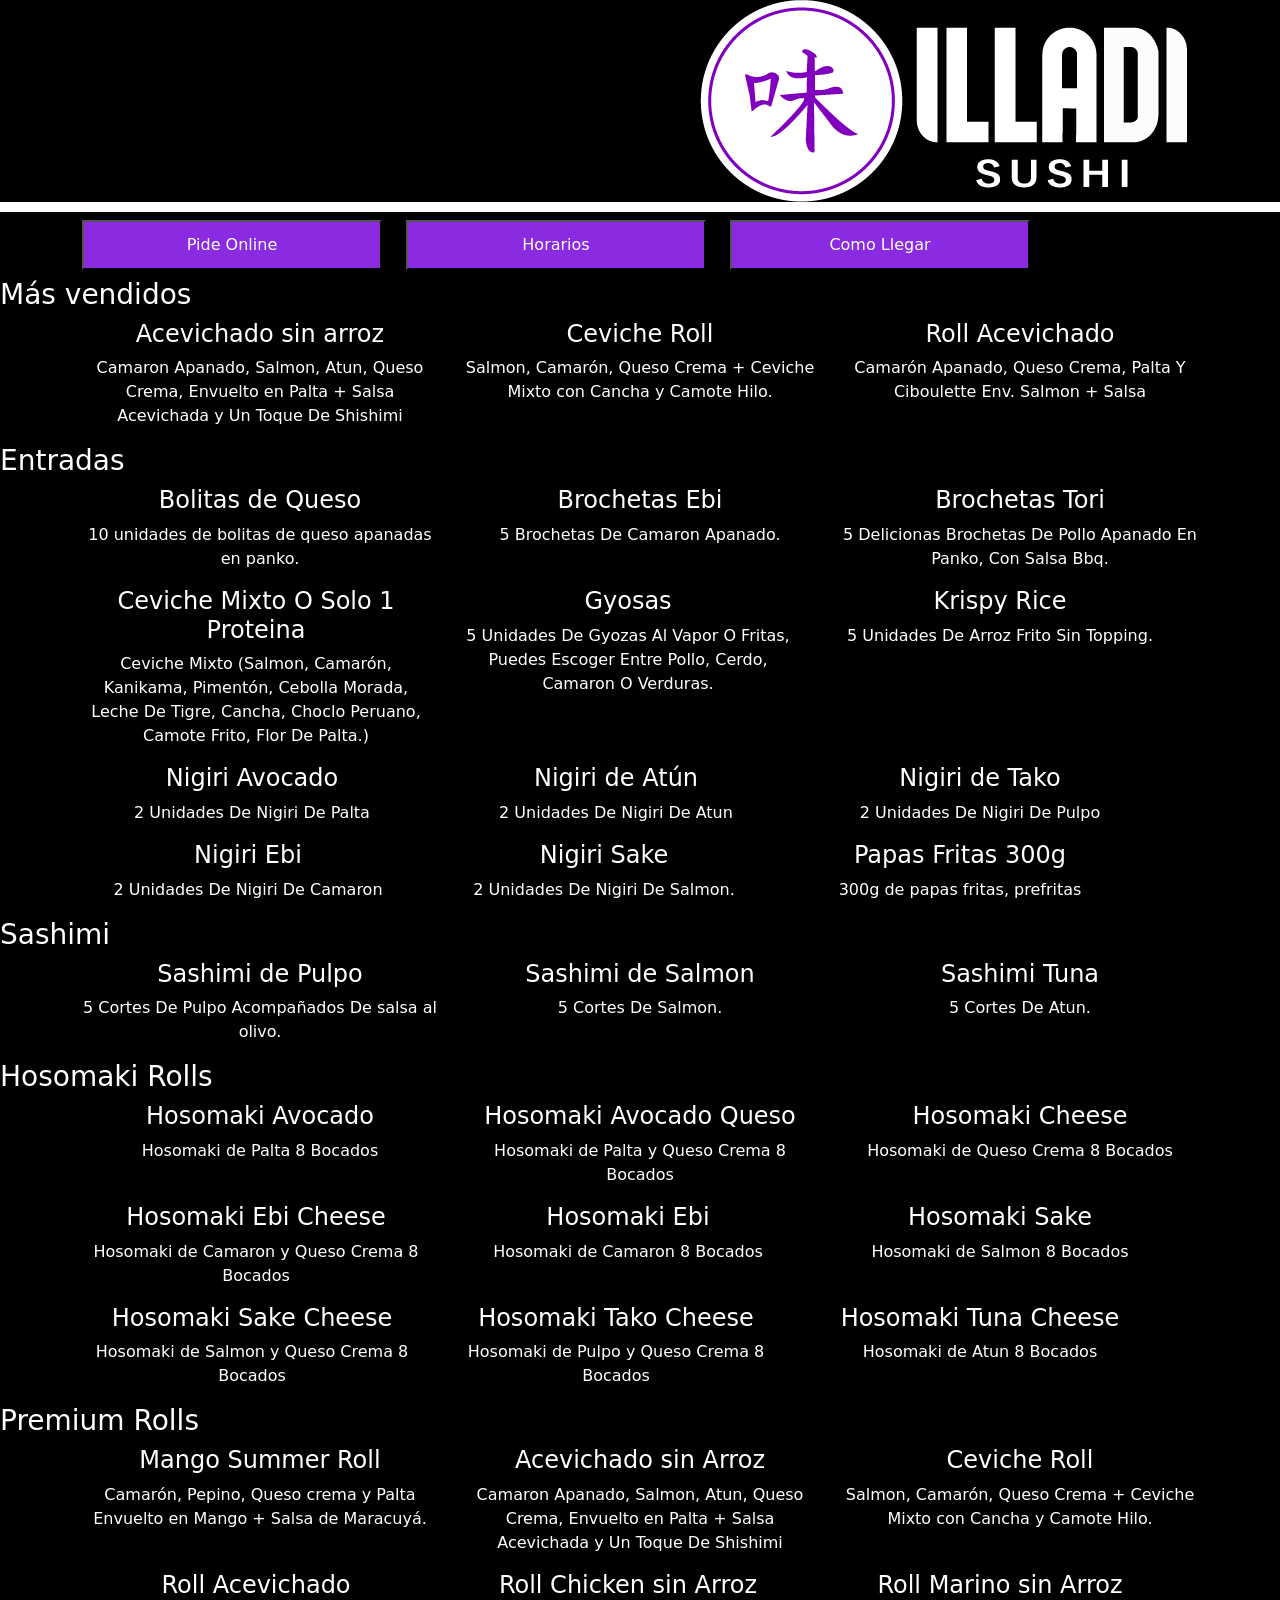
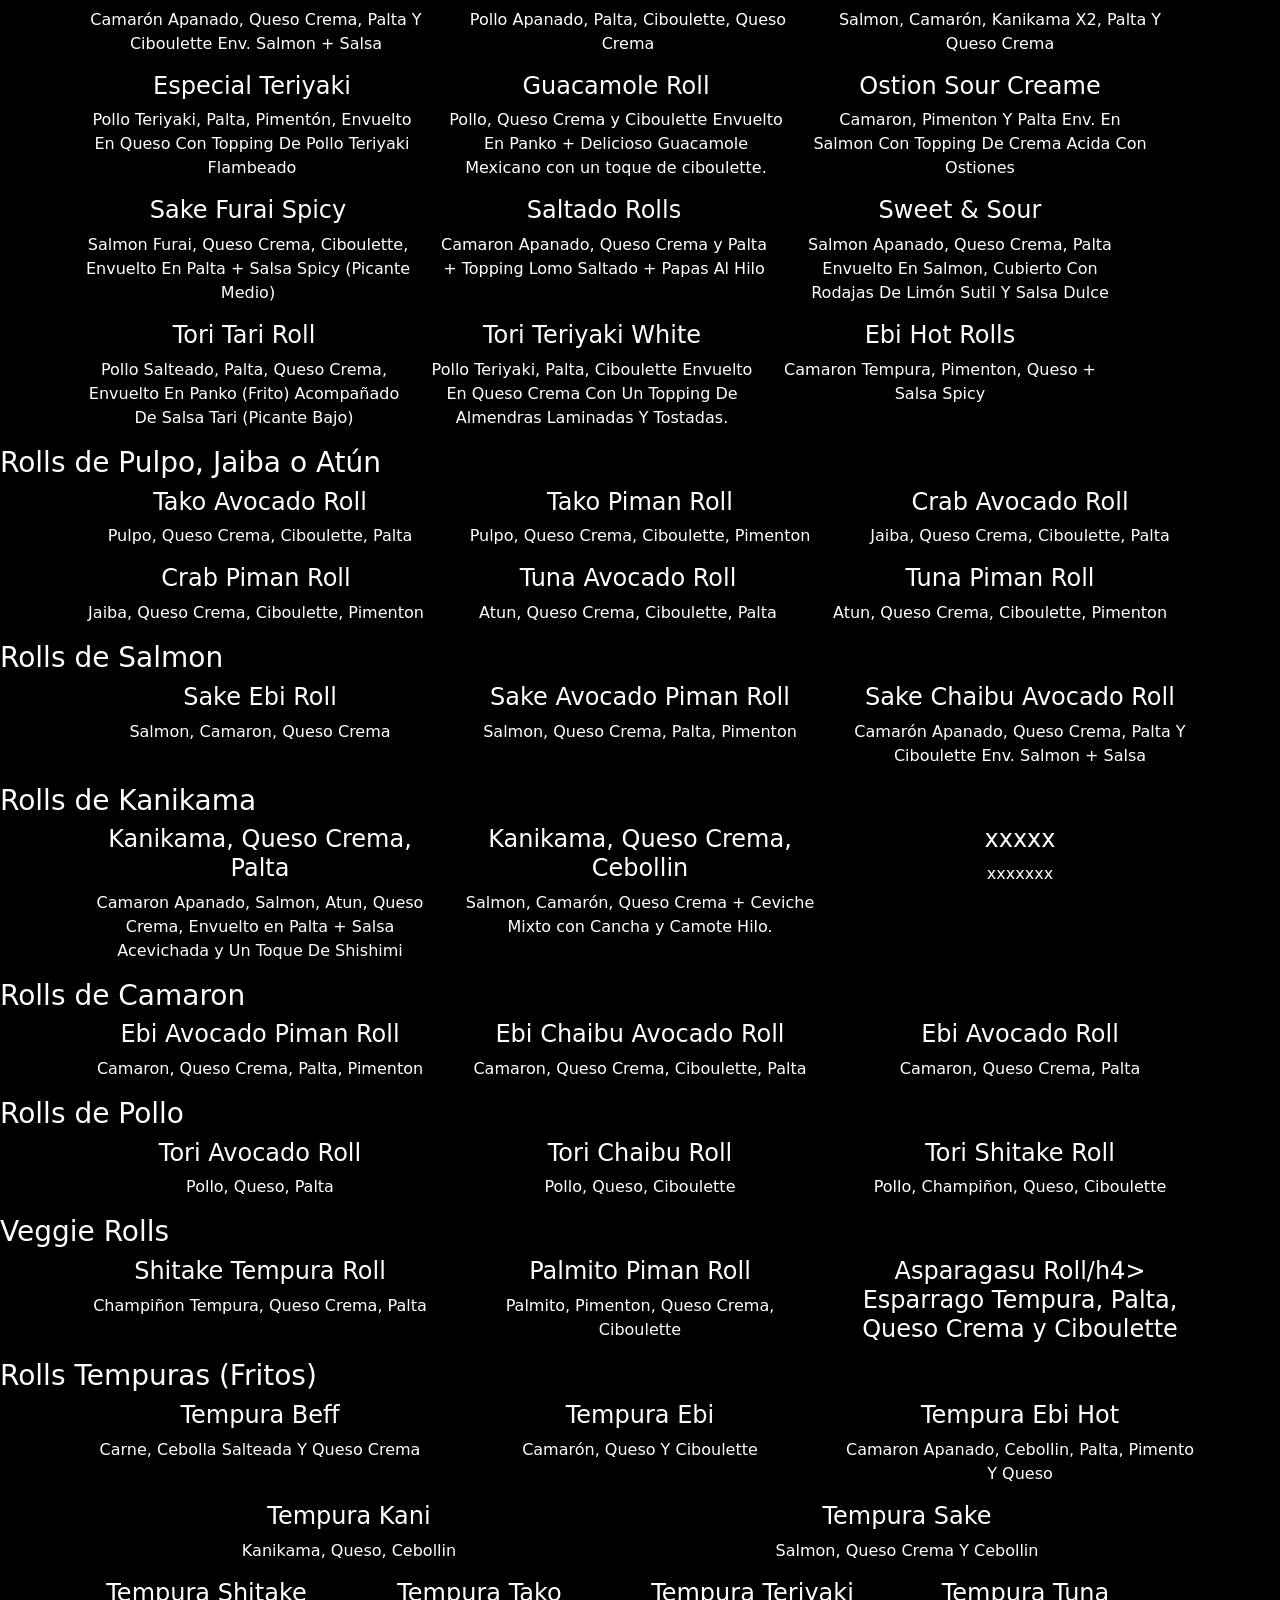
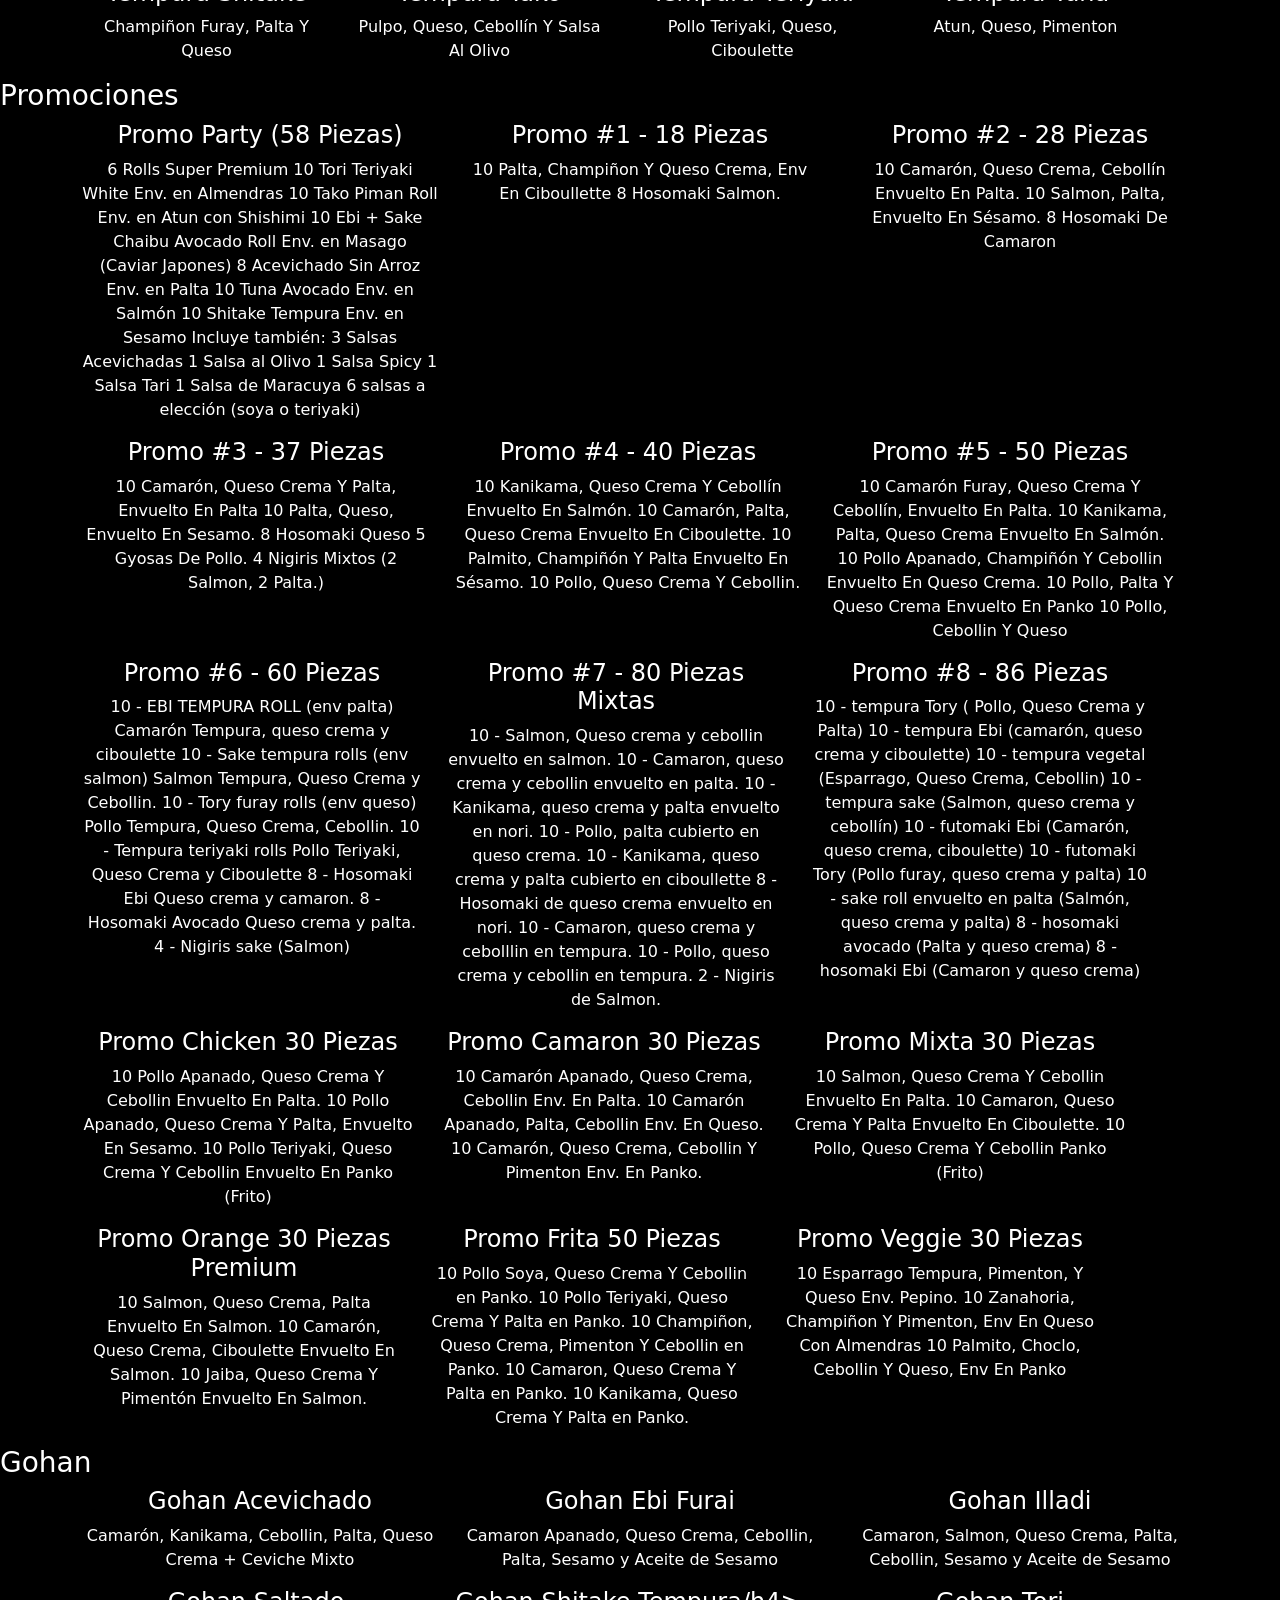
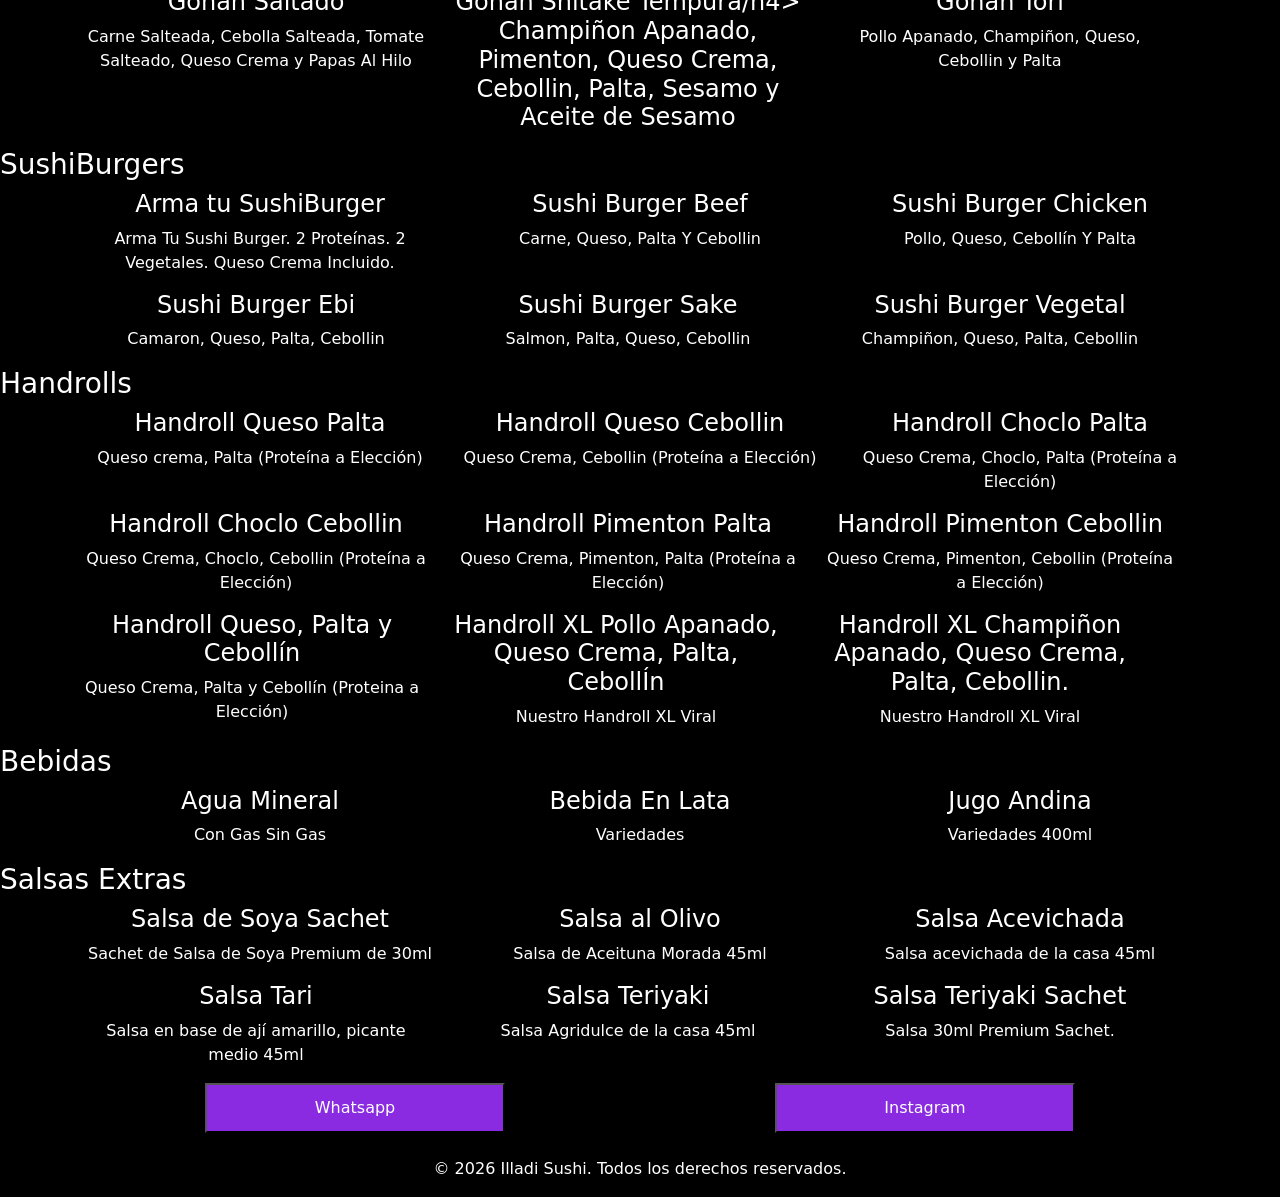
==== index.html @ fe4134a6 "HTML Y Boostrap añadido, un poco de CSS" ====
<!DOCTYPE html>
<html lang="en">
<head>
    <meta charset="UTF-8">
    <meta name="viewport" content="width=device-width, initial-scale=1.0">
    <title>Illadi Sushi</title>
    <link rel="stylesheet" href="/assets/style.css">
    <link href="https://cdn.jsdelivr.net/npm/bootstrap@5.3.8/dist/css/bootstrap.min.css" rel="stylesheet" integrity="sha384-sRIl4kxILFvY47J16cr9ZwB07vP4J8+LH7qKQnuqkuIAvNWLzeN8tE5YBujZqJLB" crossorigin="anonymous">
</head>
<body></body>
<header>
    <img src="/assets/imagenes/logo1.png" alt="Logo Illadi" class="logo">
</header>
<nav class="navbar">
    <div class="container text-center">
  <div class="row">
    <div class="col">
        <button>Pide Online</button>
    </div>
    <div class="col">
        <button>Horarios</button>
    </div>
    <div class="col">
        <button>Como Llegar</button>
    </div>
  </div>
</div>
    
   
    
</nav>
<main>
    <section>
        <article><h3>Más vendidos</h3>
            <div class="container text-center">
                <div class="row">
                <div class="col">
                    <h4>Acevichado sin arroz</h4>
                    <p>Camaron Apanado, Salmon, Atun, Queso Crema, Envuelto en Palta + Salsa Acevichada y Un Toque De Shishimi</p>
                </div>
                <div class="col">
                    <h4>Ceviche Roll</h4>
                    <p>Salmon, Camarón, Queso Crema + Ceviche Mixto con Cancha y Camote Hilo.</p>
                </div>
                <div class="col">
                    <h4>Roll Acevichado</h4>
                    <p>Camarón Apanado, Queso Crema, Palta Y Ciboulette Env. Salmon + Salsa</p>
                </div>
            </div>
        </article>
        <article><h3>Entradas</h3>
            <div class="container text-center">
                <div class="row">
                <div class="col">
                    <h4>Bolitas de Queso</h4>
                    <p>10 unidades de bolitas de queso apanadas en panko.</p>
                </div>
                <div class="col">
                    <h4>Brochetas Ebi</h4>
                    <p>5 Brochetas De Camaron Apanado.</p>
                </div>
                <div class="col">
                    <h4>Brochetas Tori</h4>
                    <p>5 Delicionas Brochetas De Pollo Apanado En Panko, Con Salsa Bbq.</p>
                </div>
                   <div class="row">
                <div class="col">
                    <h4>Ceviche Mixto O Solo 1 Proteina</h4>
                    <p>Ceviche Mixto (Salmon, Camarón, Kanikama, Pimentón, Cebolla Morada, Leche De Tigre, Cancha, Choclo Peruano, Camote Frito, Flor De Palta.)</p>
                </div>
                <div class="col">
                    <h4>Gyosas</h4>
                    <p>5 Unidades De Gyozas Al Vapor O Fritas, Puedes Escoger Entre Pollo, Cerdo, Camaron O Verduras.</p>
                </div>
                <div class="col">
                    <h4>Krispy Rice</h4>
                    <p>5 Unidades De Arroz Frito Sin Topping.</p>
                </div>
                   <div class="row">
                <div class="col">
                    <h4>Nigiri Avocado</h4>
                    <p>2 Unidades De Nigiri De Palta</p>
                </div>
                <div class="col">
                    <h4>Nigiri de Atún</h4>
                    <p>2 Unidades De Nigiri De Atun</p>
                </div>
                <div class="col">
                    <h4>Nigiri de Tako</h4>
                    <p>2 Unidades De Nigiri De Pulpo</p>
                </div>
                   <div class="row">
                <div class="col">
                    <h4>Nigiri Ebi</h4>
                    <p>2 Unidades De Nigiri De Camaron</p>
                </div>
                <div class="col">
                    <h4>Nigiri Sake</h4>
                    <p>2 Unidades De Nigiri De Salmon.</p>
                </div>
                <div class="col">
                    <h4>Papas Fritas 300g</h4>
                    <p>300g de papas fritas, prefritas</p>
                </div>
            </div>
        </article>
        <article><h3>Sashimi</h3>
            <div class="container text-center">
                <div class="row">
                <div class="col">
                    <h4>Sashimi de Pulpo</h4>
                    <p>5 Cortes De Pulpo Acompañados De salsa al olivo.</p>
                </div>
                <div class="col">
                    <h4>Sashimi de Salmon</h4>
                    <p>5 Cortes De Salmon.</p>
                </div>
                <div class="col">
                    <h4>Sashimi Tuna</h4>
                    <p>5 Cortes De Atun.</p>
                </div>
            </div>
        </article>
        <article><h3>Hosomaki Rolls</h3>
            <div class="container text-center">
                <div class="row">
                <div class="col">
                    <h4>Hosomaki Avocado</h4>
                    <p>Hosomaki de Palta 8 Bocados</p>
                </div>
                <div class="col">
                    <h4>Hosomaki Avocado Queso</h4>
                    <p>Hosomaki de Palta y Queso Crema 8 Bocados</p>
                </div>
                <div class="col">
                    <h4>Hosomaki Cheese</h4>
                    <p>Hosomaki de Queso Crema 8 Bocados</p>
                </div>
                <div class="row">
                <div class="col">
                    <h4>Hosomaki Ebi Cheese</h4>
                    <p>Hosomaki de Camaron y Queso Crema 8 Bocados</p>
                </div>
                <div class="col">
                    <h4>Hosomaki Ebi</h4>
                    <p>Hosomaki de Camaron 8 Bocados</p>
                </div>
                <div class="col">
                    <h4>Hosomaki Sake</h4>
                    <p>Hosomaki de Salmon 8 Bocados</p>
                </div>
                <div class="row">
                <div class="col">
                    <h4>Hosomaki Sake Cheese</h4>
                    <p>Hosomaki de Salmon y Queso Crema 8 Bocados</p>
                </div>
                <div class="col">
                    <h4>Hosomaki Tako Cheese</h4>
                    <p>Hosomaki de Pulpo y Queso Crema 8 Bocados</p>
                </div>
                <div class="col">
                    <h4>Hosomaki Tuna Cheese</h4>
                    <p>Hosomaki de Atun 8 Bocados</p>
                </div>
            </div>
        </article>
        <article><h3>Premium Rolls</h3>
            <div class="container text-center">
                <div class="row">
                <div class="col">
                    <h4>Mango Summer Roll</h4>
                    <p>Camarón, Pepino, Queso crema y Palta Envuelto en Mango + Salsa de Maracuyá.</p>
                </div>
                <div class="col">
                    <h4>Acevichado sin Arroz</h4>
                    <p>Camaron Apanado, Salmon, Atun, Queso Crema, Envuelto en Palta + Salsa Acevichada y Un Toque De Shishimi</p>
                </div>
                <div class="col">
                    <h4>Ceviche Roll</h4>
                    <p>Salmon, Camarón, Queso Crema + Ceviche Mixto con Cancha y Camote Hilo.</p>
                </div>
                <div class="row">
                <div class="col">
                    <h4>Roll Acevichado</h4>
                    <p>Camarón Apanado, Queso Crema, Palta Y Ciboulette Env. Salmon + Salsa</p>
                </div>
                <div class="col">
                    <h4>Roll Chicken sin Arroz</h4>
                    <p>Pollo Apanado, Palta, Ciboulette, Queso Crema</p>
                </div>
                <div class="col">
                    <h4>Roll Marino sin Arroz</h4>
                    <p>Salmon, Camarón, Kanikama X2, Palta Y Queso Crema</p>
                </div>
                <div class="row">
                <div class="col">
                    <h4>Especial Teriyaki</h4>
                    <p>Pollo Teriyaki, Palta, Pimentón, Envuelto En Queso Con Topping De Pollo Teriyaki Flambeado</p>
                </div>
                <div class="col">
                    <h4>Guacamole Roll</h4>
                    <p>Pollo, Queso Crema y Ciboulette Envuelto En Panko + Delicioso Guacamole Mexicano con un toque de ciboulette.</p>
                </div>
                <div class="col">
                    <h4>Ostion Sour Creame</h4>
                    <p>Camaron, Pimenton Y Palta Env. En Salmon Con Topping De Crema Acida Con Ostiones</p>
                </div>
                <div class="row">
                <div class="col">
                    <h4>Sake Furai Spicy</h4>
                    <p>Salmon Furai, Queso Crema, Ciboulette, Envuelto En Palta + Salsa Spicy (Picante Medio)</p>
                </div>
                <div class="col">
                    <h4>Saltado Rolls</h4>
                    <p>Camaron Apanado, Queso Crema y Palta + Topping Lomo Saltado + Papas Al Hilo</p>
                </div>
                <div class="col">
                    <h4>Sweet & Sour</h4>
                    <p>Salmon Apanado, Queso Crema, Palta Envuelto En Salmon, Cubierto Con Rodajas De Limón Sutil Y Salsa Dulce</p>
                </div>
                <div class="row">
                <div class="col">
                    <h4>Tori Tari Roll</h4>
                    <p>Pollo Salteado, Palta, Queso Crema, Envuelto En Panko (Frito) Acompañado De Salsa Tari (Picante Bajo)</p>
                </div>
                <div class="col">
                    <h4>Tori Teriyaki White</h4>
                    <p>Pollo Teriyaki, Palta, Ciboulette Envuelto En Queso Crema Con Un Topping De Almendras Laminadas Y Tostadas.</p>
                </div>
                <div class="col">
                    <h4>Ebi Hot Rolls</h4>
                    <p>Camaron Tempura, Pimenton, Queso + Salsa Spicy</p>
                </div>
            </div>
        </article>
        <article><h3>Rolls de Pulpo, Jaiba o Atún</h3>
            <div class="container text-center">
                <div class="row">
                <div class="col">
                    <h4>Tako Avocado Roll</h4>
                    <p>Pulpo, Queso Crema, Ciboulette, Palta</p>
                </div>
                <div class="col">
                    <h4>Tako Piman Roll</h4>
                    <p>Pulpo, Queso Crema, Ciboulette, Pimenton</p>
                </div>
                <div class="col">
                    <h4>Crab Avocado Roll</h4>
                    <p>Jaiba, Queso Crema, Ciboulette, Palta</p>
                </div>
                <div class="row">
                <div class="col">
                    <h4>Crab Piman Roll</h4>
                    <p>Jaiba, Queso Crema, Ciboulette, Pimenton</p>
                </div>
                <div class="col">
                    <h4>Tuna Avocado Roll</h4>
                    <p>Atun, Queso Crema, Ciboulette, Palta</p>
                </div>
                <div class="col">
                    <h4>Tuna Piman Roll</h4>
                    <p>Atun, Queso Crema, Ciboulette, Pimenton</p>
                </div>
            </div>
        </article>
        <article><h3>Rolls de Salmon</h3>
            <div class="container text-center">
                <div class="row">
                <div class="col">
                    <h4>Sake Ebi Roll</h4>
                    <p>Salmon, Camaron, Queso Crema</p>
                </div>
                <div class="col">
                    <h4>Sake Avocado Piman Roll</h4>
                    <p>Salmon, Queso Crema, Palta, Pimenton</p>
                </div>
                <div class="col">
                    <h4>Sake Chaibu Avocado Roll </h4>
                    <p>Camarón Apanado, Queso Crema, Palta Y Ciboulette Env. Salmon + Salsa</p>
                </div>
            </div>
        </article>
        <article><h3>Rolls de Kanikama</h3>
            <div class="container text-center">
                <div class="row">
                <div class="col">
                    <h4>Kanikama, Queso Crema, Palta</h4>
                    <p>Camaron Apanado, Salmon, Atun, Queso Crema, Envuelto en Palta + Salsa Acevichada y Un Toque De Shishimi</p>
                </div>
                <div class="col">
                    <h4>Kanikama, Queso Crema, Cebollin</h4>
                    <p>Salmon, Camarón, Queso Crema + Ceviche Mixto con Cancha y Camote Hilo.</p>
                </div>
                <div class="col">
                    <h4>xxxxx</h4>
                    <p>xxxxxxx</p>
                </div>
            </div>
        </article>
        <article><h3>Rolls de Camaron</h3>
            <div class="container text-center">
                <div class="row">
                <div class="col">
                    <h4>Ebi Avocado Piman Roll</h4>
                    <p>Camaron, Queso Crema, Palta, Pimenton</p>
                </div>
                <div class="col">
                    <h4>Ebi Chaibu Avocado Roll</h4>
                    <p>Camaron, Queso Crema, Ciboulette, Palta</p>
                </div>
                <div class="col">
                    <h4>Ebi Avocado Roll</h4>
                    <p>Camaron, Queso Crema, Palta</p>
                </div>
            </div>
        </article>
        <article><h3>Rolls de Pollo</h3>
            <div class="container text-center">
                <div class="row">
                <div class="col">
                    <h4>Tori Avocado Roll</h4>
                    <p>Pollo, Queso, Palta</p>
                </div>
                <div class="col">
                    <h4>Tori Chaibu Roll</h4>
                    <p>Pollo, Queso, Ciboulette</p>
                </div>
                <div class="col">
                    <h4>Tori Shitake Roll</h4>
                    <p>Pollo, Champiñon, Queso, Ciboulette</p>
                </div>
            </div>
        </article>
        <article><h3>Veggie Rolls</h3>
            <div class="container text-center">
                <div class="row">
                <div class="col">
                    <h4>Shitake Tempura Roll</h4>
                    <p>Champiñon Tempura, Queso Crema, Palta</p>
                </div>
                <div class="col">
                    <h4>Palmito Piman Roll</h4>
                    <p>Palmito, Pimenton, Queso Crema, Ciboulette</p>
                </div>
                <div class="col">
                    <h4>Asparagasu Roll/h4>
                    <p>Esparrago Tempura, Palta, Queso Crema y Ciboulette</p>
                </div>
            </div>
        </article>
        <article><h3>Rolls Tempuras (Fritos)</h3>
            <div class="container text-center">
                <div class="row">
                <div class="col">
                    <h4>Tempura Beff</h4>
                    <p>Carne, Cebolla Salteada Y Queso Crema</p>
                </div>
                <div class="col">
                    <h4>Tempura Ebi</h4>
                    <p>Camarón, Queso Y Ciboulette</p>
                </div>
                <div class="col">
                    <h4>Tempura Ebi Hot</h4>
                    <p>Camaron Apanado, Cebollin, Palta, Pimento Y Queso</p>
                </div>
                <div class="row">
                <div class="col">
                    <h4>Tempura Kani</h4>
                    <p>Kanikama, Queso, Cebollin</p>
                </div>
                <div class="col">
                    <h4>Tempura Sake</h4>
                    <p>Salmon, Queso Crema Y Cebollin</p>
                </div>
                <div class="row">
                <div class="col">
                    <h4>Tempura Shitake</h4>
                    <p>Champiñon Furay, Palta Y Queso</p>
                </div>
                <div class="col">
                    <h4>Tempura Tako</h4>
                    <p>Pulpo, Queso, Cebollín Y Salsa Al Olivo</p>
                </div>
                <div class="col">
                    <h4>Tempura Teriyaki</h4>
                    <p>Pollo Teriyaki, Queso, Ciboulette</p>
                </div>
                <div class="col">
                    <h4>Tempura Tuna</h4>
                    <p>Atun, Queso, Pimenton</p>
                </div>
            </div>
        </article>
        <article><h3>Promociones</h3>
            <div class="container text-center">
                <div class="row">
                <div class="col">
                    <h4>Promo Party (58 Piezas)</h4>
                    <p>
                        6 Rolls Super Premium 
                        10 Tori Teriyaki White Env. en Almendras
                        10 Tako Piman Roll Env. en Atun con Shishimi
                        10 Ebi + Sake Chaibu Avocado Roll Env. en Masago (Caviar Japones)
                        8 Acevichado Sin Arroz Env. en Palta 
                        10 Tuna Avocado Env. en Salmón 
                        10 Shitake Tempura Env. en Sesamo 
                        Incluye también:
                        3 Salsas Acevichadas 
                        1 Salsa al Olivo
                        1 Salsa Spicy
                        1 Salsa Tari 
                        1 Salsa de Maracuya
                        6 salsas a elección (soya o teriyaki)
                    </p>
                </div>
                <div class="col">
                    <h4>Promo #1 - 18 Piezas</h4>
                    <p>
                        10 Palta, Champiñon Y Queso Crema, Env En Ciboullette
                        8 Hosomaki Salmon.
                    </p>
                </div>
                <div class="col">
                    <h4>Promo #2 - 28 Piezas</h4>
                    <p>
                        10  Camarón, Queso Crema, Cebollín Envuelto En Palta.
                        10  Salmon, Palta, Envuelto En Sésamo.
                        8  Hosomaki De Camaron
                    </p>
                </div>
                <div class="row">
                <div class="col">
                    <h4>Promo #3 - 37 Piezas</h4>
                    <p>
                        10 Camarón, Queso Crema Y Palta, Envuelto En Palta
                        10 Palta, Queso, Envuelto En Sesamo.
                        8 Hosomaki Queso
                        5 Gyosas De Pollo.
                        4 Nigiris Mixtos
                        (2 Salmon, 2 Palta.)
                    </p>
                </div>
                <div class="col">
                    <h4>Promo #4 - 40 Piezas</h4>
                    <p>
                        10 Kanikama, Queso Crema Y Cebollín Envuelto En Salmón.
                        10 Camarón, Palta, Queso Crema Envuelto En Ciboulette.
                        10 Palmito, Champiñón Y Palta Envuelto En Sésamo.
                        10 Pollo, Queso Crema Y Cebollin.    
                    </p>
                </div>
                <div class="col">
                    <h4>Promo #5 - 50 Piezas</h4>
                    <p>
                        10 Camarón Furay, Queso Crema Y Cebollín, Envuelto En Palta. 
                        10 Kanikama, Palta, Queso Crema Envuelto En Salmón. 
                        10 Pollo Apanado, Champiñón Y Cebollin Envuelto En Queso Crema. 
                        10 Pollo, Palta Y Queso Crema Envuelto En Panko
                        10 Pollo, Cebollin Y Queso
                    </p>
                </div>
                <div class="row">
                <div class="col">
                    <h4>Promo #6 - 60 Piezas</h4>
                    <p>
                        10 - EBI TEMPURA ROLL (env palta)
                        Camarón Tempura, queso crema y ciboulette

                        10 - Sake tempura rolls (env salmon)
                        Salmon Tempura, Queso Crema y Cebollin.

                        10 - Tory furay rolls (env queso)
                        Pollo Tempura, Queso Crema, Cebollin.

                        10 - Tempura teriyaki rolls
                        Pollo Teriyaki, Queso Crema y Ciboulette

                        8 - Hosomaki Ebi
                        Queso crema y camaron.

                        8 - Hosomaki Avocado
                        Queso crema y palta.

                        4 - Nigiris sake
                        (Salmon)
                    </p>
                </div>
                <div class="col">
                    <h4>Promo #7 - 80 Piezas Mixtas</h4>
                    <p>
                        10 - Salmon, Queso crema y cebollin envuelto en salmon.
                        10 - Camaron, queso crema y cebollin envuelto en palta.
                        10 - Kanikama, queso crema y palta envuelto en nori.
                        10 - Pollo, palta cubierto en queso crema.
                        10 - Kanikama, queso crema y palta cubierto en ciboullette
                        8 - Hosomaki de queso crema envuelto en nori.
                        10 - Camaron, queso crema y cebolllin en tempura.
                        10 - Pollo, queso crema y cebollin en tempura.
                        2 - Nigiris de Salmon.
                    </p>
                </div>
                <div class="col">
                    <h4>Promo #8 - 86 Piezas</h4>
                    <p>
                        10 - tempura Tory ( Pollo, Queso Crema y Palta)
                        10 - tempura Ebi (camarón, queso crema y ciboulette)
                        10 - tempura vegetal (Esparrago, Queso Crema, Cebollin)
                        10 - tempura sake (Salmon, queso crema y cebollín)
                        10 - futomaki Ebi (Camarón, queso crema, ciboulette)
                        10 - futomaki Tory (Pollo furay, queso crema y palta)
                        10 - sake roll envuelto en palta (Salmón, queso crema y palta)
                        8 - hosomaki avocado  (Palta y queso crema)
                        8 - hosomaki Ebi (Camaron y queso crema)    
                    </p>
                 </div>
                 <div class="row">
                <div class="col">
                    <h4>Promo Chicken 30 Piezas</h4>
                    <p> 
                        10 Pollo Apanado, Queso Crema Y Cebollin Envuelto En Palta.
                        10 Pollo Apanado, Queso Crema Y Palta, Envuelto En Sesamo.
                        10 Pollo Teriyaki, Queso Crema Y Cebollin Envuelto En Panko (Frito)
                    </p>
                </div>
                <div class="col">
                    <h4>Promo Camaron 30 Piezas</h4>
                    <p>
                        10 Camarón Apanado, Queso Crema, Cebollin Env. En Palta.
                        10 Camarón Apanado, Palta, Cebollin Env. En Queso.
                        10 Camarón, Queso Crema, Cebollin Y Pimenton  Env. En Panko.
                    </p>
                </div>
                <div class="col">
                    <h4>Promo Mixta 30 Piezas</h4>
                    <p>
                       10 Salmon, Queso Crema Y Cebollin Envuelto En Palta.
                        10 Camaron, Queso Crema Y Palta Envuelto En Ciboulette.
                        10 Pollo, Queso Crema Y Cebollin Panko (Frito)
                   </p>
                </div> 
                 <div class="row">
                <div class="col">
                    <h4>Promo Orange 30 Piezas Premium</h4>
                    <p>    
                        10 Salmon, Queso Crema, Palta Envuelto En Salmon.
                        10 Camarón, Queso Crema, Ciboulette Envuelto En Salmon.
                        10 Jaiba, Queso Crema Y Pimentón Envuelto En Salmon.
                    </p>
                </div>
                <div class="col">
                    <h4>Promo Frita 50 Piezas</h4>
                    <p>
                        10 Pollo Soya, Queso Crema Y Cebollin en Panko.
                        10 Pollo Teriyaki, Queso Crema Y Palta en Panko.
                        10 Champiñon, Queso Crema, Pimenton Y Cebollin en Panko.
                        10 Camaron, Queso Crema Y Palta en Panko.
                        10 Kanikama, Queso Crema Y Palta en Panko.
                    </p>
                </div>
                <div class="col">
                    <h4>Promo Veggie 30 Piezas</h4>
                    <p>
                        10 Esparrago Tempura, Pimenton, Y Queso Env. Pepino.
                        10 Zanahoria, Champiñon Y Pimenton, Env En Queso Con Almendras
                        10 Palmito, Choclo, Cebollin Y Queso, Env En Panko
                   </p>
                </div> 
            </div>
        </article>
        <article><h3>Gohan</h3>
            <div class="container text-center">
                <div class="row">
                <div class="col">
                    <h4>Gohan Acevichado</h4>
                    <p>Camarón, Kanikama, Cebollin, Palta, Queso Crema + Ceviche Mixto</p>
                </div>
                <div class="col">
                    <h4>Gohan Ebi Furai</h4>
                    <p>Camaron Apanado, Queso Crema, Cebollin, Palta, Sesamo y Aceite de Sesamo</p>
                </div>
                <div class="col">
                    <h4>Gohan Illadi</h4>
                    <p>Camaron, Salmon, Queso Crema, Palta, Cebollin, Sesamo y Aceite de Sesamo</p>
                </div>
                <div class="row">
                <div class="col">
                    <h4>Gohan Saltado</h4>
                    <p>Carne Salteada, Cebolla Salteada, Tomate Salteado, Queso Crema y Papas Al Hilo</p>
                </div>
                <div class="col">
                    <h4>Gohan Shitake Tempura/h4>
                    <p>Champiñon Apanado, Pimenton, Queso Crema, Cebollin, Palta, Sesamo y Aceite de Sesamo</p>
                </div>
                <div class="col">
                    <h4>Gohan Tori</h4>
                    <p>Pollo Apanado, Champiñon, Queso, Cebollin y Palta</p>
                </div>
            </div>
        </article>
        <article><h3>SushiBurgers</h3>
               <div class="container text-center">
                <div class="row">
                <div class="col">
                    <h4>Arma tu SushiBurger</h4>
                    <p>
                        Arma Tu Sushi Burger.
                        2 Proteínas.
                        2 Vegetales.

                        Queso Crema Incluido.
                    </p>
                </div>
                <div class="col">
                    <h4>Sushi Burger Beef</h4>
                    <p>Carne, Queso, Palta Y Cebollin</p>
                </div>
                <div class="col">
                    <h4>Sushi Burger Chicken</h4>
                    <p>Pollo, Queso, Cebollín Y Palta</p>
                </div>
                <div class="row">
                <div class="col">
                    <h4>Sushi Burger Ebi</h4>
                    <p>Camaron, Queso, Palta, Cebollin</p>
                </div>
                <div class="col">
                    <h4>Sushi Burger Sake</h4>
                    <p>Salmon, Palta, Queso, Cebollin</p>
                </div>
                <div class="col">
                    <h4>Sushi Burger Vegetal</h4>
                    <p>Champiñon, Queso, Palta, Cebollin</p>
                </div>
            </div>
        </article>
        <article><h3>Handrolls</h3>
               <div class="container text-center">
                <div class="row">
                <div class="col">
                    <h4>Handroll Queso Palta</h4>
                    <p>Queso crema, Palta (Proteína a Elección)</p>
                </div>
                <div class="col">
                    <h4>Handroll Queso Cebollin</h4>
                    <p>Queso Crema, Cebollin (Proteína a Elección)</p>
                </div>
                <div class="col">
                    <h4>Handroll Choclo Palta</h4>
                    <p>Queso Crema, Choclo, Palta (Proteína a Elección)</p>
                </div>
                <div class="row">
                <div class="col">
                    <h4>Handroll Choclo Cebollin</h4>
                    <p>Queso Crema, Choclo, Cebollin (Proteína a Elección)</p>
                </div>
                <div class="col">
                    <h4>Handroll Pimenton Palta</h4>
                    <p>Queso Crema, Pimenton, Palta (Proteína a Elección)</p>
                </div>
                <div class="col">
                    <h4>Handroll Pimenton Cebollin</h4>
                    <p>Queso Crema, Pimenton, Cebollin (Proteína a Elección)</p>
                </div>
                <div class="row">
                <div class="col">
                    <h4>Handroll Queso, Palta y Cebollín</h4>
                    <p>Queso Crema, Palta y Cebollín (Proteina a Elección)</p>
                </div>
                <div class="col">
                    <h4>Handroll XL Pollo Apanado, Queso Crema, Palta, CebollÍn</h4>
                    <p>Nuestro Handroll XL Viral</p>
                </div>
                <div class="col">
                    <h4>Handroll XL Champiñon Apanado, Queso Crema, Palta, Cebollin.</h4>
                    <p>Nuestro Handroll XL Viral</p>
                </div>
            </div>
        </article>
        <article><h3>Bebidas</h3>
            <div class="container text-center">
                <div class="row">
                <div class="col">
                    <h4>Agua Mineral</h4>
                    <p> Con Gas
                        Sin Gas
                    </p>
                </div>
                <div class="col">
                    <h4>Bebida En Lata</h4>
                    <p>Variedades</p>
                </div>
                <div class="col">
                    <h4>Jugo Andina</h4>
                    <p>Variedades 400ml</p>
                </div>
            </div>
        </article>
        <article><h3>Salsas Extras</h3>
            <div class="container text-center">
                <div class="row">
                <div class="col">
                    <h4>Salsa de Soya Sachet</h4>
                    <p>Sachet de Salsa de Soya Premium de 30ml</p>
                </div>
                <div class="col">
                    <h4>Salsa al Olivo</h4>
                    <p>Salsa de Aceituna Morada 45ml</p>
                </div>
                <div class="col">
                    <h4>Salsa Acevichada</h4>
                    <p>Salsa acevichada de la casa 45ml</p>
                </div>
                <div class="row">
                <div class="col">
                    <h4>Salsa Tari</h4>
                    <p>Salsa en base de ají amarillo, picante medio 45ml</p>
                </div>
                <div class="col">
                    <h4>Salsa Teriyaki</h4>
                    <p>Salsa Agridulce de la casa 45ml</p>
                </div>
                <div class="col">
                    <h4>Salsa Teriyaki Sachet</h4>
                    <p>Salsa 30ml Premium Sachet.</p>
                </div>
        </article>
        
    </section>
</main>
<footer>
   <div class="container text-center">
        <div class="row">
            <div class="col">
                <button>Whatsapp</button>
            </div>
             <div class="col">
                <button>Instagram</button>
            </div>
        </div> 
    </div>    
<br>
<p class="derechos">© 2026 Illadi Sushi. Todos los derechos reservados.</p>
</footer>
</body>

</html>
---- assets/style.css ----
.logo {
    margin-left: 700px;
}
h1 {
    display: flex;
    justify-content: center;
}
button {
    width: 300px;
    height: 50px;
}

* {
    background-color: black;
}

button {
    color: white;
    background-color: blueviolet;
}
p {
    color: white;
}

section {
    color: white;
}
.derechos {
    text-align: center;
}
.navbar {
    margin-top: 10px;
}
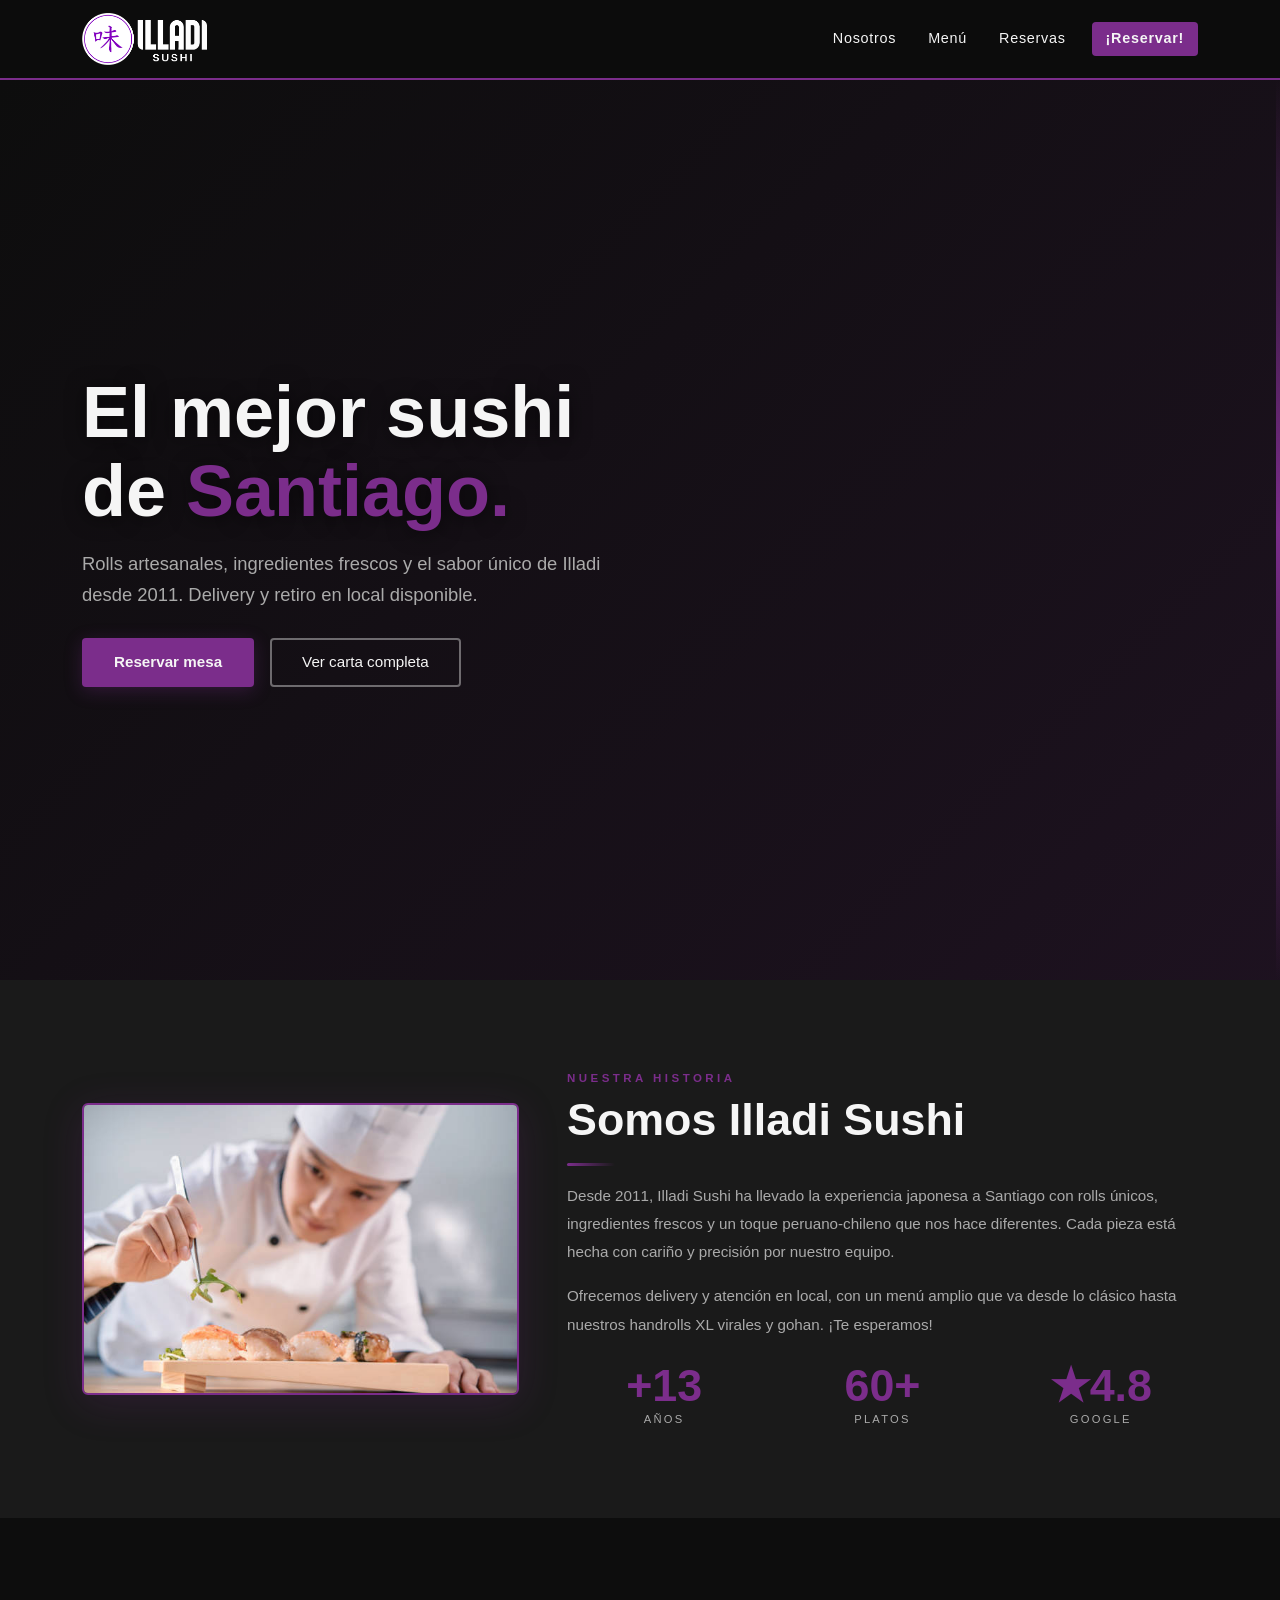
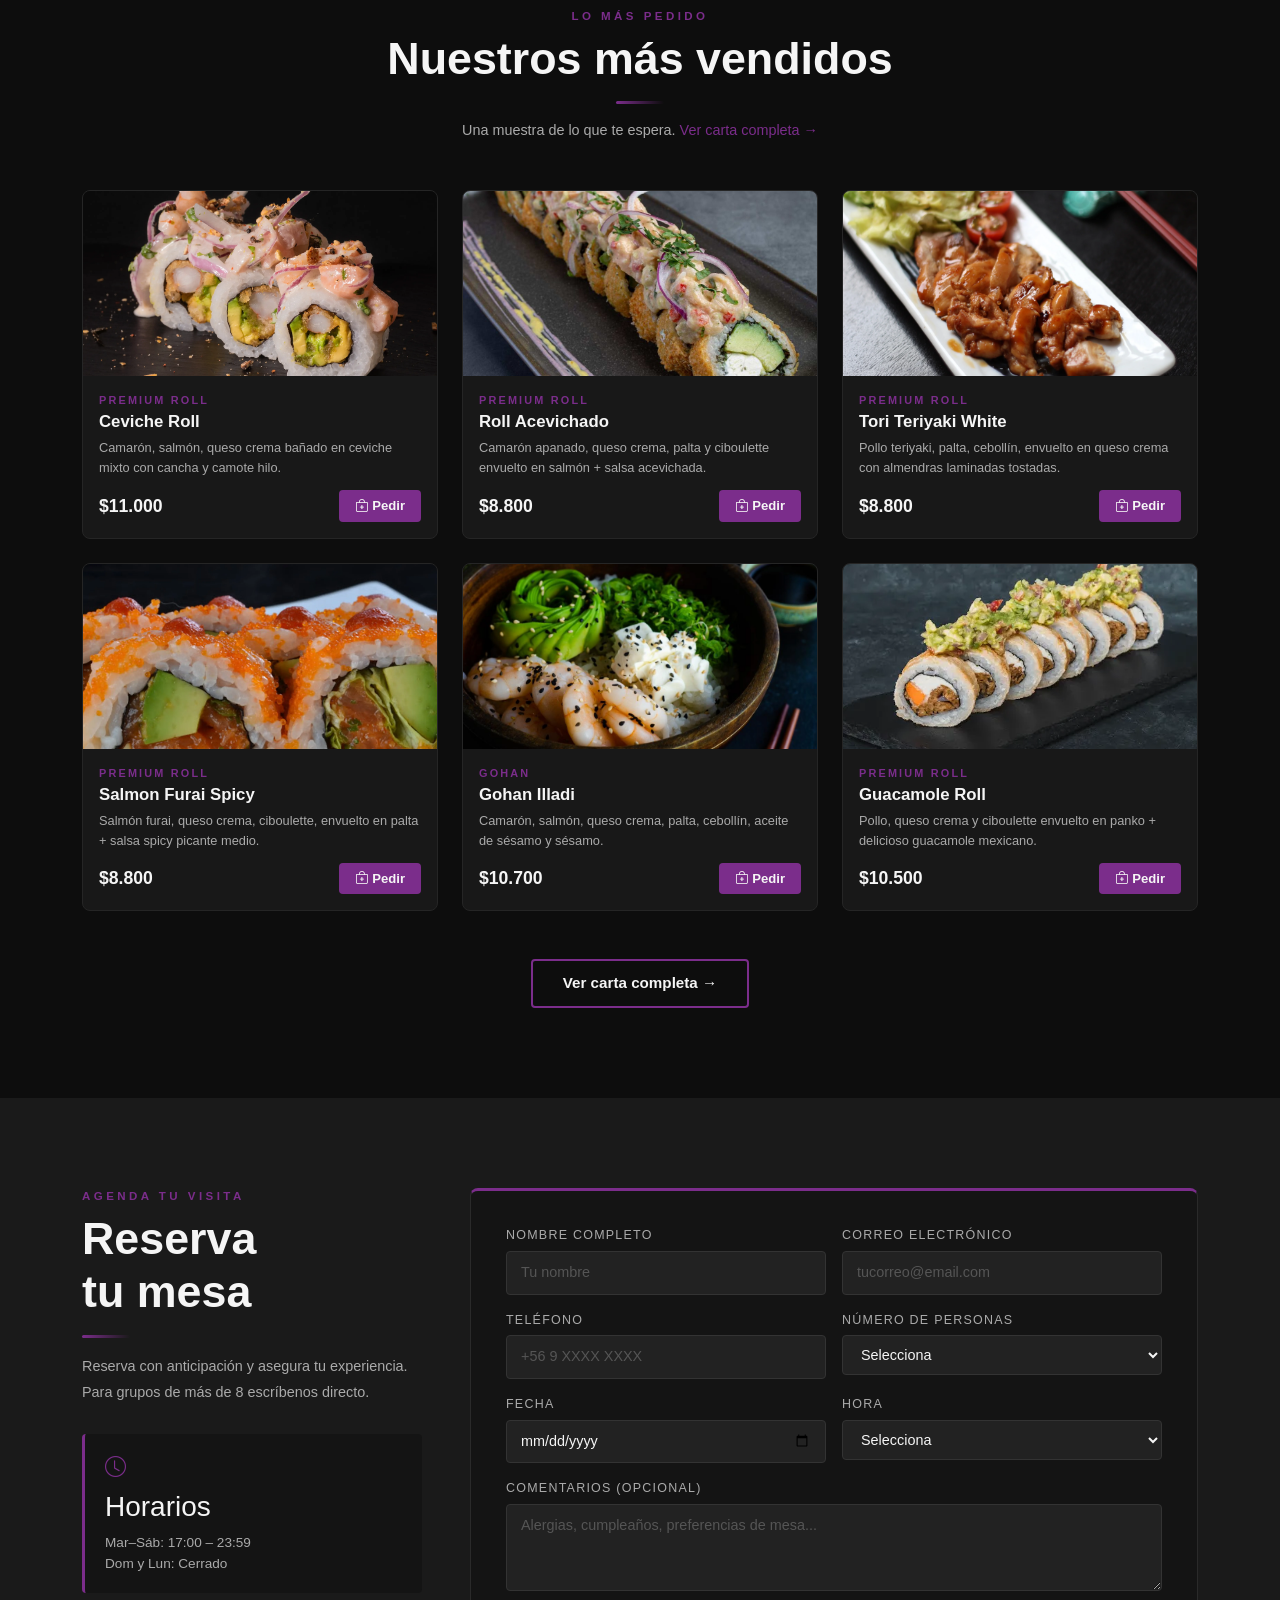
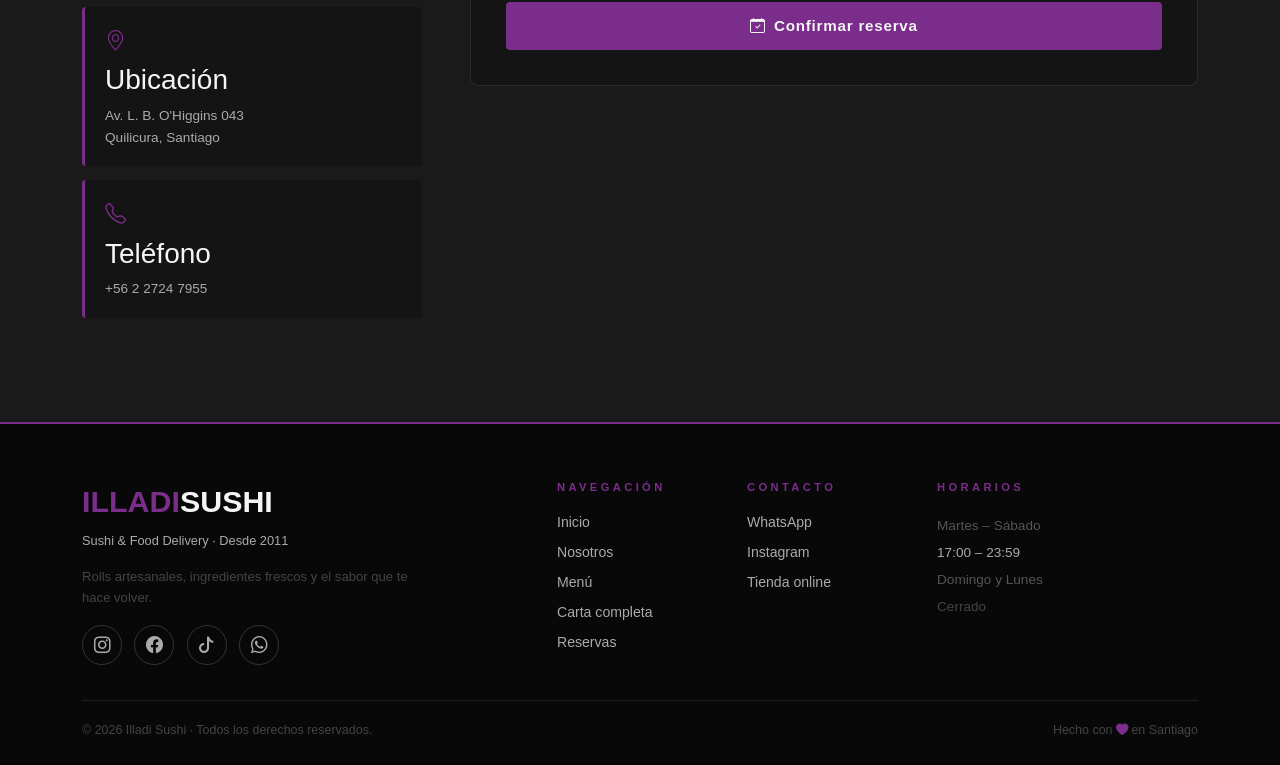
==== commit 21324c98: "se mejora el interfaz, se agregan eventos js, se divide en 2 secciones index y carta, es responsive," ====
--- a/index.html
+++ b/index.html
@@ -1,746 +1,494 @@
 <!DOCTYPE html>
-<html lang="en">
+<html lang="es">
 <head>
-    <meta charset="UTF-8">
-    <meta name="viewport" content="width=device-width, initial-scale=1.0">
-    <title>Illadi Sushi</title>
-    <link rel="stylesheet" href="/assets/style.css">
-    <link href="https://cdn.jsdelivr.net/npm/bootstrap@5.3.8/dist/css/bootstrap.min.css" rel="stylesheet" integrity="sha384-sRIl4kxILFvY47J16cr9ZwB07vP4J8+LH7qKQnuqkuIAvNWLzeN8tE5YBujZqJLB" crossorigin="anonymous">
+  <meta charset="UTF-8" />
+  <meta name="viewport" content="width=device-width, initial-scale=1.0" />
+  <title>Illadi Sushi · Sushi & Food Delivery</title>
+
+  <!-- Bootstrap 5 CSS -->
+  <link href="https://cdn.jsdelivr.net/npm/bootstrap@5.3.3/dist/css/bootstrap.min.css" rel="stylesheet" />
+  <!-- Bootstrap Icons -->
+  <link href="https://cdn.jsdelivr.net/npm/bootstrap-icons@1.11.3/font/bootstrap-icons.min.css" rel="stylesheet" />
+  <!-- Estilos propios del index -->
+  <link rel="stylesheet" href="/assets/style.css" />
 </head>
-<body></body>
-<header>
-    <img src="/assets/imagenes/logo1.png" alt="Logo Illadi" class="logo">
-</header>
-<nav class="navbar">
-    <div class="container text-center">
-  <div class="row">
-    <div class="col">
-        <button>Pide Online</button>
+<body>
+
+  <!-- =============================================
+       HEADER — Navbar principal
+       ============================================= -->
+  <header>
+    <nav class="navbar navbar-expand-lg sticky-top" aria-label="Navegación principal">
+      <div class="container">
+
+        <!-- Logo -->
+        <a class="navbar-brand" href="#" aria-label="Illadi Sushi - Inicio">
+          <img src="/assets/imagenes/logo1.png" alt="Logo Illadi Sushi" />
+        </a>
+
+        <!-- Botón hamburguesa (visible solo en móvil) -->
+        <button
+          class="navbar-toggler"
+          type="button"
+          data-bs-toggle="collapse"
+          data-bs-target="#menuNavbar"
+          aria-controls="menuNavbar"
+          aria-expanded="false"
+          aria-label="Abrir menú de navegación"
+        >
+          <span class="navbar-toggler-icon"></span>
+        </button>
+
+        <!-- Links de navegación -->
+        <div class="collapse navbar-collapse" id="menuNavbar">
+          <ul class="navbar-nav ms-auto align-items-lg-center gap-lg-1">
+            <li class="nav-item"><a class="nav-link" href="#nosotros">Nosotros</a></li>
+            <li class="nav-item"><a class="nav-link" href="#menu">Menú</a></li>
+            <li class="nav-item"><a class="nav-link" href="#reservas">Reservas</a></li>
+            <li class="nav-item ms-lg-2">
+              <a class="nav-link btn-nav-reserva" href="#reservas">¡Reservar!</a>
+            </li>
+          </ul>
+        </div>
+
+      </div>
+    </nav>
+  </header>
+
+
+  <!-- =============================================
+       MAIN — Contenido principal
+       ============================================= -->
+  <main>
+
+    <!-- SECCIÓN: HERO -->
+    <section id="hero" aria-label="Bienvenida Illadi Sushi">
+      <div class="container">
+        <div class="row">
+          <div class="col-lg-7">
+            <h1 class="hero-titulo">
+              El mejor sushi<br>de <span>Santiago.</span>
+            </h1>
+            <p class="hero-subtitulo">
+              Rolls artesanales, ingredientes frescos y el sabor único de Illadi desde 2011.
+              Delivery y retiro en local disponible.
+            </p>
+            <div class="d-flex flex-wrap gap-3">
+              <a href="#reservas" class="btn-hero">Reservar mesa</a>
+              <a href="carta.html" class="btn-hero-borde">Ver carta completa</a>
+            </div>
+          </div>
+        </div>
+      </div>
+    </section>
+
+
+    <!-- SECCIÓN: NOSOTROS -->
+    <section id="nosotros" aria-label="Sobre nosotros">
+      <div class="container">
+        <div class="row align-items-center g-5">
+
+          <!-- Imagen -->
+          <div class="col-lg-5 text-center">
+            <img
+              src="/assets/imagenes/Chef preparando sushi.jpg"
+              alt="Chef preparando sushi en Illadi"
+              class="foto-nosotros"
+            />
+          </div>
+
+          <!-- Texto -->
+          <div class="col-lg-7">
+            <span class="seccion-label">Nuestra historia</span>
+            <h2 class="seccion-titulo">Somos Illadi Sushi</h2>
+            <div class="linea-morada"></div>
+            <p>
+              Desde 2011, Illadi Sushi ha llevado la experiencia japonesa a Santiago con rolls únicos,
+              ingredientes frescos y un toque peruano-chileno que nos hace diferentes. Cada pieza está
+              hecha con cariño y precisión por nuestro equipo.
+            </p>
+            <p class="mt-3">
+              Ofrecemos delivery y atención en local, con un menú amplio que va desde lo clásico hasta
+              nuestros handrolls XL virales y gohan. ¡Te esperamos!
+            </p>
+
+            <!-- Stats -->
+            <div class="row mt-4 text-center">
+              <div class="col-4">
+                <div class="stat-numero">+13</div>
+                <div class="stat-label">Años</div>
+              </div>
+              <div class="col-4">
+                <div class="stat-numero">60+</div>
+                <div class="stat-label">Platos</div>
+              </div>
+              <div class="col-4">
+                <div class="stat-numero">★4.8</div>
+                <div class="stat-label">Google</div>
+              </div>
+            </div>
+          </div>
+
+        </div>
+      </div>
+    </section>
+
+
+    <!-- SECCIÓN: MENÚ (más vendidos) -->
+    <section id="menu" aria-label="Menú destacado">
+      <div class="container">
+
+        <div class="text-center mb-5">
+          <span class="seccion-label">Lo más pedido</span>
+          <h2 class="seccion-titulo">Nuestros más vendidos</h2>
+          <div class="linea-morada mx-auto"></div>
+          <p style="color: var(--gris-texto); font-size: 0.9rem; margin-top: 8px;">
+            Una muestra de lo que te espera.
+            <a href="carta.html" style="color: var(--morado); text-decoration: none;">Ver carta completa →</a>
+          </p>
+        </div>
+
+        <!-- Grid de productos -->
+        <div class="row g-4">
+
+          <!-- Card 1 -->
+          <article class="col-sm-6 col-lg-4">
+            <div class="card-menu">
+              <img
+                src="/assets/imagenes/CevicheRoll.webp"
+                alt="Ceviche Roll"
+              />
+              <div class="card-menu-body">
+                <div class="card-categoria">Premium Roll</div>
+                <h3 class="card-nombre">Ceviche Roll</h3>
+                <p class="card-descripcion">
+                  Camarón, salmón, queso crema bañado en ceviche mixto con cancha y camote hilo.
+                </p>
+                <div class="card-footer-menu">
+                  <span class="card-precio">$11.000</span>
+                  <button class="btn-pedir" onclick="pedirProducto('Ceviche Roll')">
+                    <i class="bi bi-bag-plus me-1"></i>Pedir
+                  </button>
+                </div>
+              </div>
+            </div>
+          </article>
+
+          <!-- Card 2 -->
+          <article class="col-sm-6 col-lg-4">
+            <div class="card-menu">
+              <img
+                src="/assets/imagenes/RollAcevichado.jpg"
+                alt="Roll Acevichado"
+              />
+              <div class="card-menu-body">
+                <div class="card-categoria">Premium Roll</div>
+                <h3 class="card-nombre">Roll Acevichado</h3>
+                <p class="card-descripcion">
+                  Camarón apanado, queso crema, palta y ciboulette envuelto en salmón + salsa acevichada.
+                </p>
+                <div class="card-footer-menu">
+                  <span class="card-precio">$8.800</span>
+                  <button class="btn-pedir" onclick="pedirProducto('Roll Acevichado')">
+                    <i class="bi bi-bag-plus me-1"></i>Pedir
+                  </button>
+                </div>
+              </div>
+            </div>
+          </article>
+
+          <!-- Card 3 -->
+          <article class="col-sm-6 col-lg-4">
+            <div class="card-menu">
+              <img
+                src="/assets/imagenes/ToriTeriyakiWhite.webp"
+                alt="Tori Teriyaki White"
+              />
+              <div class="card-menu-body">
+                <div class="card-categoria">Premium Roll</div>
+                <h3 class="card-nombre">Tori Teriyaki White</h3>
+                <p class="card-descripcion">
+                  Pollo teriyaki, palta, cebollín, envuelto en queso crema con almendras laminadas tostadas.
+                </p>
+                <div class="card-footer-menu">
+                  <span class="card-precio">$8.800</span>
+                  <button class="btn-pedir" onclick="pedirProducto('Tori Teriyaki White')">
+                    <i class="bi bi-bag-plus me-1"></i>Pedir
+                  </button>
+                </div>
+              </div>
+            </div>
+          </article>
+
+          <!-- Card 4 -->
+          <article class="col-sm-6 col-lg-4">
+            <div class="card-menu">
+              <img
+                src="/assets/imagenes/SalmonFuraiSpicy.webp"
+                alt="Salmon Furai Spicy"
+              />
+              <div class="card-menu-body">
+                <div class="card-categoria">Premium Roll</div>
+                <h3 class="card-nombre">Salmon Furai Spicy</h3>
+                <p class="card-descripcion">
+                  Salmón furai, queso crema, ciboulette, envuelto en palta + salsa spicy picante medio.
+                </p>
+                <div class="card-footer-menu">
+                  <span class="card-precio">$8.800</span>
+                  <button class="btn-pedir" onclick="pedirProducto('Salmon Furai Spicy')">
+                    <i class="bi bi-bag-plus me-1"></i>Pedir
+                  </button>
+                </div>
+              </div>
+            </div>
+          </article>
+
+          <!-- Card 5 -->
+          <article class="col-sm-6 col-lg-4">
+            <div class="card-menu">
+              <img
+                src="/assets/imagenes/GohanIlladi.webp"
+                alt="Gohan Illadi"
+              />
+              <div class="card-menu-body">
+                <div class="card-categoria">Gohan</div>
+                <h3 class="card-nombre">Gohan Illadi</h3>
+                <p class="card-descripcion">
+                  Camarón, salmón, queso crema, palta, cebollín, aceite de sésamo y sésamo.
+                </p>
+                <div class="card-footer-menu">
+                  <span class="card-precio">$10.700</span>
+                  <button class="btn-pedir" onclick="pedirProducto('Gohan Illadi')">
+                    <i class="bi bi-bag-plus me-1"></i>Pedir
+                  </button>
+                </div>
+              </div>
+            </div>
+          </article>
+
+          <!-- Card 6 -->
+          <article class="col-sm-6 col-lg-4">
+            <div class="card-menu">
+              <img
+                src="/assets/imagenes/GuacamoleRoll.webp"
+                alt="Guacamole Roll"
+              />
+              <div class="card-menu-body">
+                <div class="card-categoria">Premium Roll</div>
+                <h3 class="card-nombre">Guacamole Roll</h3>
+                <p class="card-descripcion">
+                  Pollo, queso crema y ciboulette envuelto en panko + delicioso guacamole mexicano.
+                </p>
+                <div class="card-footer-menu">
+                  <span class="card-precio">$10.500</span>
+                  <button class="btn-pedir" onclick="pedirProducto('Guacamole Roll')">
+                    <i class="bi bi-bag-plus me-1"></i>Pedir
+                  </button>
+                </div>
+              </div>
+            </div>
+          </article>
+
+        </div>
+
+        <!-- Botón carta completa -->
+        <div class="text-center mt-5">
+          <a href="carta.html" class="btn-ver-carta">Ver carta completa →</a>
+        </div>
+
+      </div>
+    </section>
+
+
+    <!-- SECCIÓN: RESERVAS -->
+    <section id="reservas" aria-label="Formulario de reservas">
+      <div class="container">
+        <div class="row g-5">
+
+          <!-- Info lateral -->
+          <aside class="col-lg-4">
+            <span class="seccion-label">Agenda tu visita</span>
+            <h2 class="seccion-titulo">Reserva<br>tu mesa</h2>
+            <div class="linea-morada"></div>
+            <p style="color: var(--gris-texto); font-size: 0.9rem; line-height: 1.8; margin-bottom: 28px;">
+              Reserva con anticipación y asegura tu experiencia. Para grupos de más de 8 escríbenos directo.
+            </p>
+
+            <div class="info-reserva">
+              <i class="bi bi-clock" aria-hidden="true"></i>
+              <h3>Horarios</h3>
+              <p>Mar–Sáb: 17:00 – 23:59<br>Dom y Lun: Cerrado</p>
+            </div>
+
+            <div class="info-reserva">
+              <i class="bi bi-geo-alt" aria-hidden="true"></i>
+              <h3>Ubicación</h3>
+              <p>Av. L. B. O'Higgins 043<br>Quilicura, Santiago</p>
+            </div>
+
+            <div class="info-reserva">
+              <i class="bi bi-telephone" aria-hidden="true"></i>
+              <h3>Teléfono</h3>
+              <p>+56 2 2724 7955</p>
+            </div>
+          </aside>
+
+          <!-- Formulario -->
+          <div class="col-lg-8">
+            <div class="caja-formulario">
+              <div class="row g-3">
+
+                <div class="col-md-6">
+                  <label class="label-illadi" for="nombre">Nombre completo</label>
+                  <input type="text" id="nombre" class="input-illadi" placeholder="Tu nombre" />
+                </div>
+
+                <div class="col-md-6">
+                  <label class="label-illadi" for="email">Correo electrónico</label>
+                  <input type="email" id="email" class="input-illadi" placeholder="tucorreo@email.com" />
+                </div>
+
+                <div class="col-md-6">
+                  <label class="label-illadi" for="telefono">Teléfono</label>
+                  <input type="tel" id="telefono" class="input-illadi" placeholder="+56 9 XXXX XXXX" />
+                </div>
+
+                <div class="col-md-6">
+                  <label class="label-illadi" for="personas">Número de personas</label>
+                  <select id="personas" class="input-illadi">
+                    <option value="">Selecciona</option>
+                    <option>1 persona</option>
+                    <option>2 personas</option>
+                    <option>3 personas</option>
+                    <option>4 personas</option>
+                    <option>5 – 6 personas</option>
+                    <option>7 – 8 personas</option>
+                  </select>
+                </div>
+
+                <div class="col-md-6">
+                  <label class="label-illadi" for="fecha">Fecha</label>
+                  <input type="date" id="fecha" class="input-illadi" />
+                </div>
+
+                <div class="col-md-6">
+                  <label class="label-illadi" for="hora">Hora</label>
+                  <select id="hora" class="input-illadi">
+                    <option value="">Selecciona</option>
+                    <option>17:00</option>
+                    <option>17:30</option>
+                    <option>18:00</option>
+                    <option>18:30</option>
+                    <option>19:00</option>
+                    <option>19:30</option>
+                    <option>20:00</option>
+                    <option>20:30</option>
+                    <option>21:00</option>
+                    <option>21:30</option>
+                    <option>22:00</option>
+                  </select>
+                </div>
+
+                <div class="col-12">
+                  <label class="label-illadi" for="comentarios">Comentarios (opcional)</label>
+                  <textarea id="comentarios" class="input-illadi" rows="3"
+                    placeholder="Alergias, cumpleaños, preferencias de mesa..."></textarea>
+                </div>
+
+                <div class="col-12 mt-1">
+                  <button class="btn-reservar" onclick="enviarReserva()">
+                    <i class="bi bi-calendar-check me-2"></i>Confirmar reserva
+                  </button>
+                </div>
+
+              </div>
+            </div>
+          </div>
+
+        </div>
+      </div>
+    </section>
+
+  </main>
+
+
+  <!-- =============================================
+       FOOTER
+       ============================================= -->
+  <footer>
+    <div class="container">
+      <div class="row g-4">
+
+        <!-- Marca y redes -->
+        <div class="col-lg-4">
+          <a href="#" class="footer-marca" aria-label="Illadi Sushi inicio">
+            <span>ILLADI</span>SUSHI
+          </a>
+          <p class="footer-tagline">Sushi & Food Delivery · Desde 2011</p>
+          <p style="color: #444; font-size: 0.82rem; margin-top: 12px; line-height: 1.65;">
+            Rolls artesanales, ingredientes frescos y el sabor que te hace volver.
+          </p>
+          <nav class="mt-3" aria-label="Redes sociales">
+            <button class="btn-social" onclick="abrirRed('Instagram')" aria-label="Instagram">
+              <i class="bi bi-instagram" aria-hidden="true"></i>
+            </button>
+            <button class="btn-social" onclick="abrirRed('Facebook')" aria-label="Facebook">
+              <i class="bi bi-facebook" aria-hidden="true"></i>
+            </button>
+            <button class="btn-social" onclick="abrirRed('TikTok')" aria-label="TikTok">
+              <i class="bi bi-tiktok" aria-hidden="true"></i>
+            </button>
+            <button class="btn-social" onclick="abrirRed('WhatsApp')" aria-label="WhatsApp">
+              <i class="bi bi-whatsapp" aria-hidden="true"></i>
+            </button>
+          </nav>
+        </div>
+
+        <!-- Navegación -->
+        <div class="col-6 col-lg-2 offset-lg-1">
+          <p class="footer-titulo">Navegación</p>
+          <nav aria-label="Footer navegación">
+            <a href="#" class="footer-link">Inicio</a>
+            <a href="#nosotros" class="footer-link">Nosotros</a>
+            <a href="#menu" class="footer-link">Menú</a>
+            <a href="carta.html" class="footer-link">Carta completa</a>
+            <a href="#reservas" class="footer-link">Reservas</a>
+          </nav>
+        </div>
+
+        <!-- Contacto -->
+        <div class="col-6 col-lg-2">
+          <p class="footer-titulo">Contacto</p>
+          <a href="#" class="footer-link">WhatsApp</a>
+          <a href="#" class="footer-link">Instagram</a>
+          <a href="https://tienda.illadi.cl" class="footer-link" target="_blank" rel="noopener">Tienda online</a>
+        </div>
+
+        <!-- Horarios -->
+        <div class="col-lg-3">
+          <p class="footer-titulo">Horarios</p>
+          <p style="color: #555; font-size: 0.85rem; line-height: 2; margin: 0;">
+            Martes – Sábado<br>
+            <span style="color: var(--gris-texto);">17:00 – 23:59</span><br>
+            Domingo y Lunes<br>
+            <span style="color: #444;">Cerrado</span>
+          </p>
+        </div>
+
+      </div>
+
+      <div class="footer-bottom">
+        <span>© 2026 Illadi Sushi · Todos los derechos reservados.</span>
+        <span>Hecho con <i class="bi bi-heart-fill" style="color: var(--morado);"></i> en Santiago</span>
+      </div>
     </div>
-    <div class="col">
-        <button>Horarios</button>
-    </div>
-    <div class="col">
-        <button>Como Llegar</button>
-    </div>
-  </div>
-</div>
-    
-   
-    
-</nav>
-<main>
-    <section>
-        <article><h3>Más vendidos</h3>
-            <div class="container text-center">
-                <div class="row">
-                <div class="col">
-                    <h4>Acevichado sin arroz</h4>
-                    <p>Camaron Apanado, Salmon, Atun, Queso Crema, Envuelto en Palta + Salsa Acevichada y Un Toque De Shishimi</p>
-                </div>
-                <div class="col">
-                    <h4>Ceviche Roll</h4>
-                    <p>Salmon, Camarón, Queso Crema + Ceviche Mixto con Cancha y Camote Hilo.</p>
-                </div>
-                <div class="col">
-                    <h4>Roll Acevichado</h4>
-                    <p>Camarón Apanado, Queso Crema, Palta Y Ciboulette Env. Salmon + Salsa</p>
-                </div>
-            </div>
-        </article>
-        <article><h3>Entradas</h3>
-            <div class="container text-center">
-                <div class="row">
-                <div class="col">
-                    <h4>Bolitas de Queso</h4>
-                    <p>10 unidades de bolitas de queso apanadas en panko.</p>
-                </div>
-                <div class="col">
-                    <h4>Brochetas Ebi</h4>
-                    <p>5 Brochetas De Camaron Apanado.</p>
-                </div>
-                <div class="col">
-                    <h4>Brochetas Tori</h4>
-                    <p>5 Delicionas Brochetas De Pollo Apanado En Panko, Con Salsa Bbq.</p>
-                </div>
-                   <div class="row">
-                <div class="col">
-                    <h4>Ceviche Mixto O Solo 1 Proteina</h4>
-                    <p>Ceviche Mixto (Salmon, Camarón, Kanikama, Pimentón, Cebolla Morada, Leche De Tigre, Cancha, Choclo Peruano, Camote Frito, Flor De Palta.)</p>
-                </div>
-                <div class="col">
-                    <h4>Gyosas</h4>
-                    <p>5 Unidades De Gyozas Al Vapor O Fritas, Puedes Escoger Entre Pollo, Cerdo, Camaron O Verduras.</p>
-                </div>
-                <div class="col">
-                    <h4>Krispy Rice</h4>
-                    <p>5 Unidades De Arroz Frito Sin Topping.</p>
-                </div>
-                   <div class="row">
-                <div class="col">
-                    <h4>Nigiri Avocado</h4>
-                    <p>2 Unidades De Nigiri De Palta</p>
-                </div>
-                <div class="col">
-                    <h4>Nigiri de Atún</h4>
-                    <p>2 Unidades De Nigiri De Atun</p>
-                </div>
-                <div class="col">
-                    <h4>Nigiri de Tako</h4>
-                    <p>2 Unidades De Nigiri De Pulpo</p>
-                </div>
-                   <div class="row">
-                <div class="col">
-                    <h4>Nigiri Ebi</h4>
-                    <p>2 Unidades De Nigiri De Camaron</p>
-                </div>
-                <div class="col">
-                    <h4>Nigiri Sake</h4>
-                    <p>2 Unidades De Nigiri De Salmon.</p>
-                </div>
-                <div class="col">
-                    <h4>Papas Fritas 300g</h4>
-                    <p>300g de papas fritas, prefritas</p>
-                </div>
-            </div>
-        </article>
-        <article><h3>Sashimi</h3>
-            <div class="container text-center">
-                <div class="row">
-                <div class="col">
-                    <h4>Sashimi de Pulpo</h4>
-                    <p>5 Cortes De Pulpo Acompañados De salsa al olivo.</p>
-                </div>
-                <div class="col">
-                    <h4>Sashimi de Salmon</h4>
-                    <p>5 Cortes De Salmon.</p>
-                </div>
-                <div class="col">
-                    <h4>Sashimi Tuna</h4>
-                    <p>5 Cortes De Atun.</p>
-                </div>
-            </div>
-        </article>
-        <article><h3>Hosomaki Rolls</h3>
-            <div class="container text-center">
-                <div class="row">
-                <div class="col">
-                    <h4>Hosomaki Avocado</h4>
-                    <p>Hosomaki de Palta 8 Bocados</p>
-                </div>
-                <div class="col">
-                    <h4>Hosomaki Avocado Queso</h4>
-                    <p>Hosomaki de Palta y Queso Crema 8 Bocados</p>
-                </div>
-                <div class="col">
-                    <h4>Hosomaki Cheese</h4>
-                    <p>Hosomaki de Queso Crema 8 Bocados</p>
-                </div>
-                <div class="row">
-                <div class="col">
-                    <h4>Hosomaki Ebi Cheese</h4>
-                    <p>Hosomaki de Camaron y Queso Crema 8 Bocados</p>
-                </div>
-                <div class="col">
-                    <h4>Hosomaki Ebi</h4>
-                    <p>Hosomaki de Camaron 8 Bocados</p>
-                </div>
-                <div class="col">
-                    <h4>Hosomaki Sake</h4>
-                    <p>Hosomaki de Salmon 8 Bocados</p>
-                </div>
-                <div class="row">
-                <div class="col">
-                    <h4>Hosomaki Sake Cheese</h4>
-                    <p>Hosomaki de Salmon y Queso Crema 8 Bocados</p>
-                </div>
-                <div class="col">
-                    <h4>Hosomaki Tako Cheese</h4>
-                    <p>Hosomaki de Pulpo y Queso Crema 8 Bocados</p>
-                </div>
-                <div class="col">
-                    <h4>Hosomaki Tuna Cheese</h4>
-                    <p>Hosomaki de Atun 8 Bocados</p>
-                </div>
-            </div>
-        </article>
-        <article><h3>Premium Rolls</h3>
-            <div class="container text-center">
-                <div class="row">
-                <div class="col">
-                    <h4>Mango Summer Roll</h4>
-                    <p>Camarón, Pepino, Queso crema y Palta Envuelto en Mango + Salsa de Maracuyá.</p>
-                </div>
-                <div class="col">
-                    <h4>Acevichado sin Arroz</h4>
-                    <p>Camaron Apanado, Salmon, Atun, Queso Crema, Envuelto en Palta + Salsa Acevichada y Un Toque De Shishimi</p>
-                </div>
-                <div class="col">
-                    <h4>Ceviche Roll</h4>
-                    <p>Salmon, Camarón, Queso Crema + Ceviche Mixto con Cancha y Camote Hilo.</p>
-                </div>
-                <div class="row">
-                <div class="col">
-                    <h4>Roll Acevichado</h4>
-                    <p>Camarón Apanado, Queso Crema, Palta Y Ciboulette Env. Salmon + Salsa</p>
-                </div>
-                <div class="col">
-                    <h4>Roll Chicken sin Arroz</h4>
-                    <p>Pollo Apanado, Palta, Ciboulette, Queso Crema</p>
-                </div>
-                <div class="col">
-                    <h4>Roll Marino sin Arroz</h4>
-                    <p>Salmon, Camarón, Kanikama X2, Palta Y Queso Crema</p>
-                </div>
-                <div class="row">
-                <div class="col">
-                    <h4>Especial Teriyaki</h4>
-                    <p>Pollo Teriyaki, Palta, Pimentón, Envuelto En Queso Con Topping De Pollo Teriyaki Flambeado</p>
-                </div>
-                <div class="col">
-                    <h4>Guacamole Roll</h4>
-                    <p>Pollo, Queso Crema y Ciboulette Envuelto En Panko + Delicioso Guacamole Mexicano con un toque de ciboulette.</p>
-                </div>
-                <div class="col">
-                    <h4>Ostion Sour Creame</h4>
-                    <p>Camaron, Pimenton Y Palta Env. En Salmon Con Topping De Crema Acida Con Ostiones</p>
-                </div>
-                <div class="row">
-                <div class="col">
-                    <h4>Sake Furai Spicy</h4>
-                    <p>Salmon Furai, Queso Crema, Ciboulette, Envuelto En Palta + Salsa Spicy (Picante Medio)</p>
-                </div>
-                <div class="col">
-                    <h4>Saltado Rolls</h4>
-                    <p>Camaron Apanado, Queso Crema y Palta + Topping Lomo Saltado + Papas Al Hilo</p>
-                </div>
-                <div class="col">
-                    <h4>Sweet & Sour</h4>
-                    <p>Salmon Apanado, Queso Crema, Palta Envuelto En Salmon, Cubierto Con Rodajas De Limón Sutil Y Salsa Dulce</p>
-                </div>
-                <div class="row">
-                <div class="col">
-                    <h4>Tori Tari Roll</h4>
-                    <p>Pollo Salteado, Palta, Queso Crema, Envuelto En Panko (Frito) Acompañado De Salsa Tari (Picante Bajo)</p>
-                </div>
-                <div class="col">
-                    <h4>Tori Teriyaki White</h4>
-                    <p>Pollo Teriyaki, Palta, Ciboulette Envuelto En Queso Crema Con Un Topping De Almendras Laminadas Y Tostadas.</p>
-                </div>
-                <div class="col">
-                    <h4>Ebi Hot Rolls</h4>
-                    <p>Camaron Tempura, Pimenton, Queso + Salsa Spicy</p>
-                </div>
-            </div>
-        </article>
-        <article><h3>Rolls de Pulpo, Jaiba o Atún</h3>
-            <div class="container text-center">
-                <div class="row">
-                <div class="col">
-                    <h4>Tako Avocado Roll</h4>
-                    <p>Pulpo, Queso Crema, Ciboulette, Palta</p>
-                </div>
-                <div class="col">
-                    <h4>Tako Piman Roll</h4>
-                    <p>Pulpo, Queso Crema, Ciboulette, Pimenton</p>
-                </div>
-                <div class="col">
-                    <h4>Crab Avocado Roll</h4>
-                    <p>Jaiba, Queso Crema, Ciboulette, Palta</p>
-                </div>
-                <div class="row">
-                <div class="col">
-                    <h4>Crab Piman Roll</h4>
-                    <p>Jaiba, Queso Crema, Ciboulette, Pimenton</p>
-                </div>
-                <div class="col">
-                    <h4>Tuna Avocado Roll</h4>
-                    <p>Atun, Queso Crema, Ciboulette, Palta</p>
-                </div>
-                <div class="col">
-                    <h4>Tuna Piman Roll</h4>
-                    <p>Atun, Queso Crema, Ciboulette, Pimenton</p>
-                </div>
-            </div>
-        </article>
-        <article><h3>Rolls de Salmon</h3>
-            <div class="container text-center">
-                <div class="row">
-                <div class="col">
-                    <h4>Sake Ebi Roll</h4>
-                    <p>Salmon, Camaron, Queso Crema</p>
-                </div>
-                <div class="col">
-                    <h4>Sake Avocado Piman Roll</h4>
-                    <p>Salmon, Queso Crema, Palta, Pimenton</p>
-                </div>
-                <div class="col">
-                    <h4>Sake Chaibu Avocado Roll </h4>
-                    <p>Camarón Apanado, Queso Crema, Palta Y Ciboulette Env. Salmon + Salsa</p>
-                </div>
-            </div>
-        </article>
-        <article><h3>Rolls de Kanikama</h3>
-            <div class="container text-center">
-                <div class="row">
-                <div class="col">
-                    <h4>Kanikama, Queso Crema, Palta</h4>
-                    <p>Camaron Apanado, Salmon, Atun, Queso Crema, Envuelto en Palta + Salsa Acevichada y Un Toque De Shishimi</p>
-                </div>
-                <div class="col">
-                    <h4>Kanikama, Queso Crema, Cebollin</h4>
-                    <p>Salmon, Camarón, Queso Crema + Ceviche Mixto con Cancha y Camote Hilo.</p>
-                </div>
-                <div class="col">
-                    <h4>xxxxx</h4>
-                    <p>xxxxxxx</p>
-                </div>
-            </div>
-        </article>
-        <article><h3>Rolls de Camaron</h3>
-            <div class="container text-center">
-                <div class="row">
-                <div class="col">
-                    <h4>Ebi Avocado Piman Roll</h4>
-                    <p>Camaron, Queso Crema, Palta, Pimenton</p>
-                </div>
-                <div class="col">
-                    <h4>Ebi Chaibu Avocado Roll</h4>
-                    <p>Camaron, Queso Crema, Ciboulette, Palta</p>
-                </div>
-                <div class="col">
-                    <h4>Ebi Avocado Roll</h4>
-                    <p>Camaron, Queso Crema, Palta</p>
-                </div>
-            </div>
-        </article>
-        <article><h3>Rolls de Pollo</h3>
-            <div class="container text-center">
-                <div class="row">
-                <div class="col">
-                    <h4>Tori Avocado Roll</h4>
-                    <p>Pollo, Queso, Palta</p>
-                </div>
-                <div class="col">
-                    <h4>Tori Chaibu Roll</h4>
-                    <p>Pollo, Queso, Ciboulette</p>
-                </div>
-                <div class="col">
-                    <h4>Tori Shitake Roll</h4>
-                    <p>Pollo, Champiñon, Queso, Ciboulette</p>
-                </div>
-            </div>
-        </article>
-        <article><h3>Veggie Rolls</h3>
-            <div class="container text-center">
-                <div class="row">
-                <div class="col">
-                    <h4>Shitake Tempura Roll</h4>
-                    <p>Champiñon Tempura, Queso Crema, Palta</p>
-                </div>
-                <div class="col">
-                    <h4>Palmito Piman Roll</h4>
-                    <p>Palmito, Pimenton, Queso Crema, Ciboulette</p>
-                </div>
-                <div class="col">
-                    <h4>Asparagasu Roll/h4>
-                    <p>Esparrago Tempura, Palta, Queso Crema y Ciboulette</p>
-                </div>
-            </div>
-        </article>
-        <article><h3>Rolls Tempuras (Fritos)</h3>
-            <div class="container text-center">
-                <div class="row">
-                <div class="col">
-                    <h4>Tempura Beff</h4>
-                    <p>Carne, Cebolla Salteada Y Queso Crema</p>
-                </div>
-                <div class="col">
-                    <h4>Tempura Ebi</h4>
-                    <p>Camarón, Queso Y Ciboulette</p>
-                </div>
-                <div class="col">
-                    <h4>Tempura Ebi Hot</h4>
-                    <p>Camaron Apanado, Cebollin, Palta, Pimento Y Queso</p>
-                </div>
-                <div class="row">
-                <div class="col">
-                    <h4>Tempura Kani</h4>
-                    <p>Kanikama, Queso, Cebollin</p>
-                </div>
-                <div class="col">
-                    <h4>Tempura Sake</h4>
-                    <p>Salmon, Queso Crema Y Cebollin</p>
-                </div>
-                <div class="row">
-                <div class="col">
-                    <h4>Tempura Shitake</h4>
-                    <p>Champiñon Furay, Palta Y Queso</p>
-                </div>
-                <div class="col">
-                    <h4>Tempura Tako</h4>
-                    <p>Pulpo, Queso, Cebollín Y Salsa Al Olivo</p>
-                </div>
-                <div class="col">
-                    <h4>Tempura Teriyaki</h4>
-                    <p>Pollo Teriyaki, Queso, Ciboulette</p>
-                </div>
-                <div class="col">
-                    <h4>Tempura Tuna</h4>
-                    <p>Atun, Queso, Pimenton</p>
-                </div>
-            </div>
-        </article>
-        <article><h3>Promociones</h3>
-            <div class="container text-center">
-                <div class="row">
-                <div class="col">
-                    <h4>Promo Party (58 Piezas)</h4>
-                    <p>
-                        6 Rolls Super Premium 
-                        10 Tori Teriyaki White Env. en Almendras
-                        10 Tako Piman Roll Env. en Atun con Shishimi
-                        10 Ebi + Sake Chaibu Avocado Roll Env. en Masago (Caviar Japones)
-                        8 Acevichado Sin Arroz Env. en Palta 
-                        10 Tuna Avocado Env. en Salmón 
-                        10 Shitake Tempura Env. en Sesamo 
-                        Incluye también:
-                        3 Salsas Acevichadas 
-                        1 Salsa al Olivo
-                        1 Salsa Spicy
-                        1 Salsa Tari 
-                        1 Salsa de Maracuya
-                        6 salsas a elección (soya o teriyaki)
-                    </p>
-                </div>
-                <div class="col">
-                    <h4>Promo #1 - 18 Piezas</h4>
-                    <p>
-                        10 Palta, Champiñon Y Queso Crema, Env En Ciboullette
-                        8 Hosomaki Salmon.
-                    </p>
-                </div>
-                <div class="col">
-                    <h4>Promo #2 - 28 Piezas</h4>
-                    <p>
-                        10  Camarón, Queso Crema, Cebollín Envuelto En Palta.
-                        10  Salmon, Palta, Envuelto En Sésamo.
-                        8  Hosomaki De Camaron
-                    </p>
-                </div>
-                <div class="row">
-                <div class="col">
-                    <h4>Promo #3 - 37 Piezas</h4>
-                    <p>
-                        10 Camarón, Queso Crema Y Palta, Envuelto En Palta
-                        10 Palta, Queso, Envuelto En Sesamo.
-                        8 Hosomaki Queso
-                        5 Gyosas De Pollo.
-                        4 Nigiris Mixtos
-                        (2 Salmon, 2 Palta.)
-                    </p>
-                </div>
-                <div class="col">
-                    <h4>Promo #4 - 40 Piezas</h4>
-                    <p>
-                        10 Kanikama, Queso Crema Y Cebollín Envuelto En Salmón.
-                        10 Camarón, Palta, Queso Crema Envuelto En Ciboulette.
-                        10 Palmito, Champiñón Y Palta Envuelto En Sésamo.
-                        10 Pollo, Queso Crema Y Cebollin.    
-                    </p>
-                </div>
-                <div class="col">
-                    <h4>Promo #5 - 50 Piezas</h4>
-                    <p>
-                        10 Camarón Furay, Queso Crema Y Cebollín, Envuelto En Palta. 
-                        10 Kanikama, Palta, Queso Crema Envuelto En Salmón. 
-                        10 Pollo Apanado, Champiñón Y Cebollin Envuelto En Queso Crema. 
-                        10 Pollo, Palta Y Queso Crema Envuelto En Panko
-                        10 Pollo, Cebollin Y Queso
-                    </p>
-                </div>
-                <div class="row">
-                <div class="col">
-                    <h4>Promo #6 - 60 Piezas</h4>
-                    <p>
-                        10 - EBI TEMPURA ROLL (env palta)
-                        Camarón Tempura, queso crema y ciboulette
-
-                        10 - Sake tempura rolls (env salmon)
-                        Salmon Tempura, Queso Crema y Cebollin.
-
-                        10 - Tory furay rolls (env queso)
-                        Pollo Tempura, Queso Crema, Cebollin.
-
-                        10 - Tempura teriyaki rolls
-                        Pollo Teriyaki, Queso Crema y Ciboulette
-
-                        8 - Hosomaki Ebi
-                        Queso crema y camaron.
-
-                        8 - Hosomaki Avocado
-                        Queso crema y palta.
-
-                        4 - Nigiris sake
-                        (Salmon)
-                    </p>
-                </div>
-                <div class="col">
-                    <h4>Promo #7 - 80 Piezas Mixtas</h4>
-                    <p>
-                        10 - Salmon, Queso crema y cebollin envuelto en salmon.
-                        10 - Camaron, queso crema y cebollin envuelto en palta.
-                        10 - Kanikama, queso crema y palta envuelto en nori.
-                        10 - Pollo, palta cubierto en queso crema.
-                        10 - Kanikama, queso crema y palta cubierto en ciboullette
-                        8 - Hosomaki de queso crema envuelto en nori.
-                        10 - Camaron, queso crema y cebolllin en tempura.
-                        10 - Pollo, queso crema y cebollin en tempura.
-                        2 - Nigiris de Salmon.
-                    </p>
-                </div>
-                <div class="col">
-                    <h4>Promo #8 - 86 Piezas</h4>
-                    <p>
-                        10 - tempura Tory ( Pollo, Queso Crema y Palta)
-                        10 - tempura Ebi (camarón, queso crema y ciboulette)
-                        10 - tempura vegetal (Esparrago, Queso Crema, Cebollin)
-                        10 - tempura sake (Salmon, queso crema y cebollín)
-                        10 - futomaki Ebi (Camarón, queso crema, ciboulette)
-                        10 - futomaki Tory (Pollo furay, queso crema y palta)
-                        10 - sake roll envuelto en palta (Salmón, queso crema y palta)
-                        8 - hosomaki avocado  (Palta y queso crema)
-                        8 - hosomaki Ebi (Camaron y queso crema)    
-                    </p>
-                 </div>
-                 <div class="row">
-                <div class="col">
-                    <h4>Promo Chicken 30 Piezas</h4>
-                    <p> 
-                        10 Pollo Apanado, Queso Crema Y Cebollin Envuelto En Palta.
-                        10 Pollo Apanado, Queso Crema Y Palta, Envuelto En Sesamo.
-                        10 Pollo Teriyaki, Queso Crema Y Cebollin Envuelto En Panko (Frito)
-                    </p>
-                </div>
-                <div class="col">
-                    <h4>Promo Camaron 30 Piezas</h4>
-                    <p>
-                        10 Camarón Apanado, Queso Crema, Cebollin Env. En Palta.
-                        10 Camarón Apanado, Palta, Cebollin Env. En Queso.
-                        10 Camarón, Queso Crema, Cebollin Y Pimenton  Env. En Panko.
-                    </p>
-                </div>
-                <div class="col">
-                    <h4>Promo Mixta 30 Piezas</h4>
-                    <p>
-                       10 Salmon, Queso Crema Y Cebollin Envuelto En Palta.
-                        10 Camaron, Queso Crema Y Palta Envuelto En Ciboulette.
-                        10 Pollo, Queso Crema Y Cebollin Panko (Frito)
-                   </p>
-                </div> 
-                 <div class="row">
-                <div class="col">
-                    <h4>Promo Orange 30 Piezas Premium</h4>
-                    <p>    
-                        10 Salmon, Queso Crema, Palta Envuelto En Salmon.
-                        10 Camarón, Queso Crema, Ciboulette Envuelto En Salmon.
-                        10 Jaiba, Queso Crema Y Pimentón Envuelto En Salmon.
-                    </p>
-                </div>
-                <div class="col">
-                    <h4>Promo Frita 50 Piezas</h4>
-                    <p>
-                        10 Pollo Soya, Queso Crema Y Cebollin en Panko.
-                        10 Pollo Teriyaki, Queso Crema Y Palta en Panko.
-                        10 Champiñon, Queso Crema, Pimenton Y Cebollin en Panko.
-                        10 Camaron, Queso Crema Y Palta en Panko.
-                        10 Kanikama, Queso Crema Y Palta en Panko.
-                    </p>
-                </div>
-                <div class="col">
-                    <h4>Promo Veggie 30 Piezas</h4>
-                    <p>
-                        10 Esparrago Tempura, Pimenton, Y Queso Env. Pepino.
-                        10 Zanahoria, Champiñon Y Pimenton, Env En Queso Con Almendras
-                        10 Palmito, Choclo, Cebollin Y Queso, Env En Panko
-                   </p>
-                </div> 
-            </div>
-        </article>
-        <article><h3>Gohan</h3>
-            <div class="container text-center">
-                <div class="row">
-                <div class="col">
-                    <h4>Gohan Acevichado</h4>
-                    <p>Camarón, Kanikama, Cebollin, Palta, Queso Crema + Ceviche Mixto</p>
-                </div>
-                <div class="col">
-                    <h4>Gohan Ebi Furai</h4>
-                    <p>Camaron Apanado, Queso Crema, Cebollin, Palta, Sesamo y Aceite de Sesamo</p>
-                </div>
-                <div class="col">
-                    <h4>Gohan Illadi</h4>
-                    <p>Camaron, Salmon, Queso Crema, Palta, Cebollin, Sesamo y Aceite de Sesamo</p>
-                </div>
-                <div class="row">
-                <div class="col">
-                    <h4>Gohan Saltado</h4>
-                    <p>Carne Salteada, Cebolla Salteada, Tomate Salteado, Queso Crema y Papas Al Hilo</p>
-                </div>
-                <div class="col">
-                    <h4>Gohan Shitake Tempura/h4>
-                    <p>Champiñon Apanado, Pimenton, Queso Crema, Cebollin, Palta, Sesamo y Aceite de Sesamo</p>
-                </div>
-                <div class="col">
-                    <h4>Gohan Tori</h4>
-                    <p>Pollo Apanado, Champiñon, Queso, Cebollin y Palta</p>
-                </div>
-            </div>
-        </article>
-        <article><h3>SushiBurgers</h3>
-               <div class="container text-center">
-                <div class="row">
-                <div class="col">
-                    <h4>Arma tu SushiBurger</h4>
-                    <p>
-                        Arma Tu Sushi Burger.
-                        2 Proteínas.
-                        2 Vegetales.
-
-                        Queso Crema Incluido.
-                    </p>
-                </div>
-                <div class="col">
-                    <h4>Sushi Burger Beef</h4>
-                    <p>Carne, Queso, Palta Y Cebollin</p>
-                </div>
-                <div class="col">
-                    <h4>Sushi Burger Chicken</h4>
-                    <p>Pollo, Queso, Cebollín Y Palta</p>
-                </div>
-                <div class="row">
-                <div class="col">
-                    <h4>Sushi Burger Ebi</h4>
-                    <p>Camaron, Queso, Palta, Cebollin</p>
-                </div>
-                <div class="col">
-                    <h4>Sushi Burger Sake</h4>
-                    <p>Salmon, Palta, Queso, Cebollin</p>
-                </div>
-                <div class="col">
-                    <h4>Sushi Burger Vegetal</h4>
-                    <p>Champiñon, Queso, Palta, Cebollin</p>
-                </div>
-            </div>
-        </article>
-        <article><h3>Handrolls</h3>
-               <div class="container text-center">
-                <div class="row">
-                <div class="col">
-                    <h4>Handroll Queso Palta</h4>
-                    <p>Queso crema, Palta (Proteína a Elección)</p>
-                </div>
-                <div class="col">
-                    <h4>Handroll Queso Cebollin</h4>
-                    <p>Queso Crema, Cebollin (Proteína a Elección)</p>
-                </div>
-                <div class="col">
-                    <h4>Handroll Choclo Palta</h4>
-                    <p>Queso Crema, Choclo, Palta (Proteína a Elección)</p>
-                </div>
-                <div class="row">
-                <div class="col">
-                    <h4>Handroll Choclo Cebollin</h4>
-                    <p>Queso Crema, Choclo, Cebollin (Proteína a Elección)</p>
-                </div>
-                <div class="col">
-                    <h4>Handroll Pimenton Palta</h4>
-                    <p>Queso Crema, Pimenton, Palta (Proteína a Elección)</p>
-                </div>
-                <div class="col">
-                    <h4>Handroll Pimenton Cebollin</h4>
-                    <p>Queso Crema, Pimenton, Cebollin (Proteína a Elección)</p>
-                </div>
-                <div class="row">
-                <div class="col">
-                    <h4>Handroll Queso, Palta y Cebollín</h4>
-                    <p>Queso Crema, Palta y Cebollín (Proteina a Elección)</p>
-                </div>
-                <div class="col">
-                    <h4>Handroll XL Pollo Apanado, Queso Crema, Palta, CebollÍn</h4>
-                    <p>Nuestro Handroll XL Viral</p>
-                </div>
-                <div class="col">
-                    <h4>Handroll XL Champiñon Apanado, Queso Crema, Palta, Cebollin.</h4>
-                    <p>Nuestro Handroll XL Viral</p>
-                </div>
-            </div>
-        </article>
-        <article><h3>Bebidas</h3>
-            <div class="container text-center">
-                <div class="row">
-                <div class="col">
-                    <h4>Agua Mineral</h4>
-                    <p> Con Gas
-                        Sin Gas
-                    </p>
-                </div>
-                <div class="col">
-                    <h4>Bebida En Lata</h4>
-                    <p>Variedades</p>
-                </div>
-                <div class="col">
-                    <h4>Jugo Andina</h4>
-                    <p>Variedades 400ml</p>
-                </div>
-            </div>
-        </article>
-        <article><h3>Salsas Extras</h3>
-            <div class="container text-center">
-                <div class="row">
-                <div class="col">
-                    <h4>Salsa de Soya Sachet</h4>
-                    <p>Sachet de Salsa de Soya Premium de 30ml</p>
-                </div>
-                <div class="col">
-                    <h4>Salsa al Olivo</h4>
-                    <p>Salsa de Aceituna Morada 45ml</p>
-                </div>
-                <div class="col">
-                    <h4>Salsa Acevichada</h4>
-                    <p>Salsa acevichada de la casa 45ml</p>
-                </div>
-                <div class="row">
-                <div class="col">
-                    <h4>Salsa Tari</h4>
-                    <p>Salsa en base de ají amarillo, picante medio 45ml</p>
-                </div>
-                <div class="col">
-                    <h4>Salsa Teriyaki</h4>
-                    <p>Salsa Agridulce de la casa 45ml</p>
-                </div>
-                <div class="col">
-                    <h4>Salsa Teriyaki Sachet</h4>
-                    <p>Salsa 30ml Premium Sachet.</p>
-                </div>
-        </article>
-        
-    </section>
-</main>
-<footer>
-   <div class="container text-center">
-        <div class="row">
-            <div class="col">
-                <button>Whatsapp</button>
-            </div>
-             <div class="col">
-                <button>Instagram</button>
-            </div>
-        </div> 
-    </div>    
-<br>
-<p class="derechos">© 2026 Illadi Sushi. Todos los derechos reservados.</p>
-</footer>
+  </footer>
+
+
+  <!-- Bootstrap JS -->
+  <script src="https://cdn.jsdelivr.net/npm/bootstrap@5.3.3/dist/js/bootstrap.bundle.min.js"></script>
+  <!-- JS propio del index -->
+  <script src="/assets/main.js"></script>
+
 </body>
-
-</html>+</html>
--- a/assets/style.css
+++ b/assets/style.css
@@ -1,33 +1,549 @@
-.logo {
-    margin-left: 700px;
-}
-h1 {
-    display: flex;
+/* ============================================
+   STYLE.CSS — Estilos para index.html
+   Illadi Sushi · Landing Page
+   ============================================ */
+
+/* ---------- VARIABLES DE COLOR ---------- */
+:root {
+  --negro:       #0d0d0d;
+  --negro-soft:  #1a1a1a;
+  --morado:      #7b2d8b;
+  --morado-dark: #5a1f68;
+  --morado-glow: rgba(123, 45, 139, 0.3);
+  --blanco:      #f5f5f5;
+  --gris-texto:  #aaaaaa;
+  --gris-card:   #181818;
+}
+
+/* ---------- RESET Y BASE ---------- */
+* {
+  margin: 0;
+  padding: 0;
+  box-sizing: border-box;
+}
+
+html {
+  scroll-behavior: smooth;
+}
+
+body {
+  background-color: var(--negro);
+  color: var(--blanco);
+  font-family: 'Segoe UI', Tahoma, Geneva, Verdana, sans-serif;
+}
+
+/* ---------- NAVBAR ---------- */
+.navbar {
+  background-color: rgba(13, 13, 13, 0.95) !important;
+  border-bottom: 2px solid var(--morado);
+  padding: 8px 0;
+  transition: padding 0.3s;
+}
+
+.navbar-brand img {
+  height: 52px;
+  transition: transform 0.2s;
+}
+
+.navbar-brand img:hover {
+  transform: scale(1.05);
+}
+
+.nav-link {
+  color: var(--blanco) !important;
+  font-size: 0.9rem;
+  letter-spacing: 0.05em;
+  padding: 6px 14px !important;
+  transition: color 0.2s;
+}
+
+.nav-link:hover {
+  color: var(--morado) !important;
+}
+
+/* Botón de reserva en navbar */
+.btn-nav-reserva {
+  background-color: var(--morado);
+  color: var(--blanco) !important;
+  border-radius: 4px;
+  font-weight: 700;
+  transition: background-color 0.2s, transform 0.15s;
+}
+
+.btn-nav-reserva:hover {
+  background-color: var(--morado-dark);
+  transform: translateY(-1px);
+}
+
+/* Ícono hamburguesa en morado */
+.navbar-toggler {
+  border-color: var(--morado);
+}
+
+.navbar-toggler-icon {
+  background-image: url("data:image/svg+xml,%3csvg xmlns='http://www.w3.org/2000/svg' viewBox='0 0 30 30'%3e%3cpath stroke='rgba(123,45,139,1)' stroke-width='2' d='M4 7h22M4 15h22M4 23h22'/%3e%3c/svg%3e");
+}
+
+/* ---------- HERO ---------- */
+#hero {
+  min-height: 100vh;
+  background-color: var(--negro);
+  background-image:
+    linear-gradient(135deg, rgba(13, 13, 13, 0.85) 0%, rgba(123, 45, 139, 0.15) 100%),
+    url('https://images.unsplash.com/photo-1617196034183-421b4040ed20?w=1600&q=80');
+  background-size: cover;
+  background-position: center;
+  display: flex;
+  align-items: center;
+  position: relative;
+  overflow: hidden;
+}
+
+/* Detalle decorativo lateral derecho */
+#hero::after {
+  content: '';
+  position: absolute;
+  right: 0;
+  top: 0;
+  width: 4px;
+  height: 100%;
+  background: linear-gradient(to bottom, transparent, var(--morado), transparent);
+}
+
+.hero-titulo {
+  font-size: clamp(2.2rem, 6vw, 4.5rem);
+  font-weight: 900;
+  color: var(--blanco);
+  line-height: 1.1;
+  text-shadow: 0 2px 20px rgba(0, 0, 0, 0.6);
+}
+
+.hero-titulo span {
+  color: var(--morado);
+}
+
+.hero-subtitulo {
+  font-size: clamp(0.95rem, 2vw, 1.15rem);
+  color: var(--gris-texto);
+  margin-top: 16px;
+  margin-bottom: 28px;
+  line-height: 1.7;
+  max-width: 520px;
+}
+
+/* Botón principal rojo */
+.btn-hero {
+  display: inline-block;
+  background-color: var(--morado);
+  color: var(--blanco);
+  border: none;
+  padding: 13px 32px;
+  font-size: 0.95rem;
+  font-weight: 700;
+  border-radius: 4px;
+  text-decoration: none;
+  cursor: pointer;
+  transition: background-color 0.2s, transform 0.15s, box-shadow 0.2s;
+  box-shadow: 0 4px 18px var(--morado-glow);
+}
+
+.btn-hero:hover {
+  background-color: var(--morado-dark);
+  color: var(--blanco);
+  transform: translateY(-2px);
+  box-shadow: 0 8px 25px var(--morado-glow);
+}
+
+/* Botón secundario con borde */
+.btn-hero-borde {
+  display: inline-block;
+  background-color: transparent;
+  color: var(--blanco);
+  border: 2px solid rgba(245, 245, 245, 0.4);
+  padding: 11px 30px;
+  font-size: 0.95rem;
+  border-radius: 4px;
+  text-decoration: none;
+  cursor: pointer;
+  transition: border-color 0.2s, color 0.2s;
+}
+
+.btn-hero-borde:hover {
+  border-color: var(--morado);
+  color: var(--morado);
+}
+
+/* ---------- SECCIÓN REUTILIZABLE ---------- */
+.seccion-label {
+  display: block;
+  color: var(--morado);
+  font-size: 0.72rem;
+  letter-spacing: 0.3em;
+  text-transform: uppercase;
+  font-weight: 700;
+  margin-bottom: 6px;
+}
+
+.seccion-titulo {
+  font-size: clamp(1.8rem, 4vw, 2.8rem);
+  font-weight: 800;
+  color: var(--blanco);
+  line-height: 1.2;
+  margin-top: 4px;
+}
+
+.linea-morada {
+  width: 48px;
+  height: 3px;
+  background: linear-gradient(to right, var(--morado), transparent);
+  margin: 16px 0;
+  border-radius: 2px;
+}
+
+/* ---------- NOSOTROS ---------- */
+#nosotros {
+  background-color: var(--negro-soft);
+  padding: 90px 0;
+}
+
+#nosotros p {
+  color: var(--gris-texto);
+  line-height: 1.85;
+  font-size: 0.95rem;
+}
+
+.foto-nosotros {
+  width: 100%;
+  border-radius: 6px;
+  border: 2px solid var(--morado);
+  box-shadow: 0 8px 40px rgba(123, 45, 139, 0.2);
+}
+
+/* Número estadística */
+.stat-numero {
+  font-size: 2.8rem;
+  font-weight: 900;
+  color: var(--morado);
+  line-height: 1;
+}
+
+.stat-label {
+  font-size: 0.7rem;
+  text-transform: uppercase;
+  letter-spacing: 0.2em;
+  color: var(--gris-texto);
+  margin-top: 4px;
+}
+
+/* ---------- MENÚ ---------- */
+#menu {
+  background-color: var(--negro);
+  padding: 90px 0;
+}
+
+/* Card de producto */
+.card-menu {
+  background-color: var(--gris-card);
+  border: 1px solid #252525;
+  border-radius: 8px;
+  overflow: hidden;
+  height: 100%;
+  transition: transform 0.25s, box-shadow 0.25s, border-color 0.25s;
+}
+
+.card-menu:hover {
+  transform: translateY(-6px);
+  box-shadow: 0 12px 35px rgba(123, 45, 139, 0.2);
+  border-color: var(--morado);
+}
+
+.card-menu img {
+  width: 100%;
+  height: 185px;
+  object-fit: cover;
+  transition: transform 0.35s;
+}
+
+.card-menu:hover img {
+  transform: scale(1.04);
+}
+
+.card-menu-body {
+  padding: 16px;
+}
+
+.card-categoria {
+  font-size: 0.68rem;
+  letter-spacing: 0.2em;
+  text-transform: uppercase;
+  color: var(--morado);
+  font-weight: 700;
+  margin-bottom: 4px;
+}
+
+.card-nombre {
+  font-size: 1.05rem;
+  font-weight: 700;
+  color: var(--blanco);
+  margin-bottom: 6px;
+}
+
+.card-descripcion {
+  font-size: 0.8rem;
+  color: var(--gris-texto);
+  line-height: 1.55;
+  margin-bottom: 12px;
+}
+
+.card-footer-menu {
+  display: flex;
+  justify-content: space-between;
+  align-items: center;
+}
+
+.card-precio {
+  font-size: 1.1rem;
+  font-weight: 800;
+  color: var(--blanco);
+}
+
+/* Botón pedir en la card */
+.btn-pedir {
+  background-color: var(--morado);
+  color: var(--blanco);
+  border: none;
+  padding: 6px 16px;
+  border-radius: 4px;
+  font-size: 0.82rem;
+  font-weight: 600;
+  cursor: pointer;
+  transition: background-color 0.2s, transform 0.15s;
+}
+
+.btn-pedir:hover {
+  background-color: var(--morado-dark);
+  transform: translateY(-1px);
+}
+
+/* Botón ver carta completa */
+.btn-ver-carta {
+  display: inline-block;
+  background-color: transparent;
+  color: var(--blanco);
+  border: 2px solid var(--morado);
+  padding: 11px 30px;
+  border-radius: 4px;
+  font-size: 0.95rem;
+  font-weight: 700;
+  text-decoration: none;
+  cursor: pointer;
+  transition: background-color 0.2s, color 0.2s, transform 0.15s;
+}
+
+.btn-ver-carta:hover {
+  background-color: var(--morado);
+  color: var(--blanco);
+  transform: translateY(-2px);
+}
+
+/* ---------- RESERVAS ---------- */
+#reservas {
+  background-color: var(--negro-soft);
+  padding: 90px 0;
+}
+
+/* Input personalizado oscuro */
+.input-illadi {
+  background-color: #222;
+  border: 1px solid #333;
+  color: var(--blanco);
+  border-radius: 4px;
+  padding: 10px 14px;
+  width: 100%;
+  font-family: inherit;
+  font-size: 0.9rem;
+  transition: border-color 0.2s;
+}
+
+.input-illadi:focus {
+  outline: none;
+  border-color: var(--morado);
+  background-color: #272727;
+}
+
+.input-illadi::placeholder {
+  color: #555;
+}
+
+.input-illadi option {
+  background-color: #222;
+  color: var(--blanco);
+}
+
+/* Label del formulario */
+.label-illadi {
+  display: block;
+  color: var(--gris-texto);
+  font-size: 0.78rem;
+  text-transform: uppercase;
+  letter-spacing: 0.1em;
+  margin-bottom: 6px;
+}
+
+/* Caja del formulario */
+.caja-formulario {
+  background-color: #141414;
+  border: 1px solid #2a2a2a;
+  border-top: 3px solid var(--morado);
+  border-radius: 8px;
+  padding: 35px;
+}
+
+/* Botón enviar reserva */
+.btn-reservar {
+  background-color: var(--morado);
+  color: var(--blanco);
+  border: none;
+  padding: 13px;
+  font-size: 0.95rem;
+  font-weight: 700;
+  border-radius: 4px;
+  width: 100%;
+  cursor: pointer;
+  transition: background-color 0.2s, transform 0.15s;
+  letter-spacing: 0.05em;
+}
+
+.btn-reservar:hover {
+  background-color: var(--morado-dark);
+  transform: translateY(-1px);
+}
+
+/* Tarjeta de información lateral */
+.info-reserva {
+  background-color: #141414;
+  border-left: 3px solid var(--morado);
+  border-radius: 4px;
+  padding: 18px 20px;
+  margin-bottom: 14px;
+}
+
+.info-reserva i {
+  color: var(--morado);
+  font-size: 1.3rem;
+  display: block;
+  margin-bottom: 7px;
+}
+
+.info-reserva h6 {
+  color: var(--blanco);
+  font-size: 0.7rem;
+  letter-spacing: 0.18em;
+  text-transform: uppercase;
+  margin-bottom: 4px;
+}
+
+.info-reserva p {
+  color: var(--gris-texto);
+  font-size: 0.85rem;
+  margin: 0;
+  line-height: 1.6;
+}
+
+/* ---------- FOOTER ---------- */
+footer {
+  background-color: #080808;
+  padding: 55px 0 25px;
+  border-top: 2px solid var(--morado);
+}
+
+.footer-marca {
+  font-size: 1.9rem;
+  font-weight: 900;
+  color: var(--blanco);
+  text-decoration: none;
+  display: inline-block;
+}
+
+.footer-marca span {
+  color: var(--morado);
+}
+
+.footer-tagline {
+  color: var(--gris-texto);
+  font-size: 0.8rem;
+  margin-top: 6px;
+}
+
+.footer-titulo {
+  color: var(--morado);
+  font-size: 0.7rem;
+  letter-spacing: 0.3em;
+  text-transform: uppercase;
+  font-weight: 700;
+  margin-bottom: 16px;
+}
+
+.footer-link {
+  color: var(--gris-texto);
+  text-decoration: none;
+  font-size: 0.88rem;
+  display: block;
+  margin-bottom: 9px;
+  transition: color 0.2s, padding-left 0.2s;
+}
+
+.footer-link:hover {
+  color: var(--morado);
+  padding-left: 4px;
+}
+
+/* Botón red social redondo */
+.btn-social {
+  display: inline-flex;
+  align-items: center;
+  justify-content: center;
+  width: 40px;
+  height: 40px;
+  border-radius: 50%;
+  border: 1px solid #333;
+  color: var(--gris-texto);
+  text-decoration: none;
+  font-size: 1.05rem;
+  margin-right: 8px;
+  transition: border-color 0.2s, color 0.2s, background-color 0.2s;
+  cursor: pointer;
+  background: transparent;
+}
+
+.btn-social:hover {
+  border-color: var(--morado);
+  color: var(--morado);
+  background-color: rgba(123, 45, 139, 0.08);
+}
+
+/* Línea inferior del footer */
+.footer-bottom {
+  border-top: 1px solid #1e1e1e;
+  margin-top: 35px;
+  padding-top: 20px;
+  color: #444;
+  font-size: 0.78rem;
+  display: flex;
+  justify-content: space-between;
+  align-items: center;
+  flex-wrap: wrap;
+  gap: 8px;
+}
+
+/* ---------- RESPONSIVE ---------- */
+@media (max-width: 576px) {
+  .caja-formulario {
+    padding: 22px;
+  }
+
+  .footer-bottom {
     justify-content: center;
-}
-button {
-    width: 300px;
-    height: 50px;
-}
-
-* {
-    background-color: black;
-}
-
-button {
-    color: white;
-    background-color: blueviolet;
-}
-p {
-    color: white;
-}
-
-section {
-    color: white;
-}
-.derechos {
     text-align: center;
-}
-.navbar {
-    margin-top: 10px;
-}
+  }
+}
